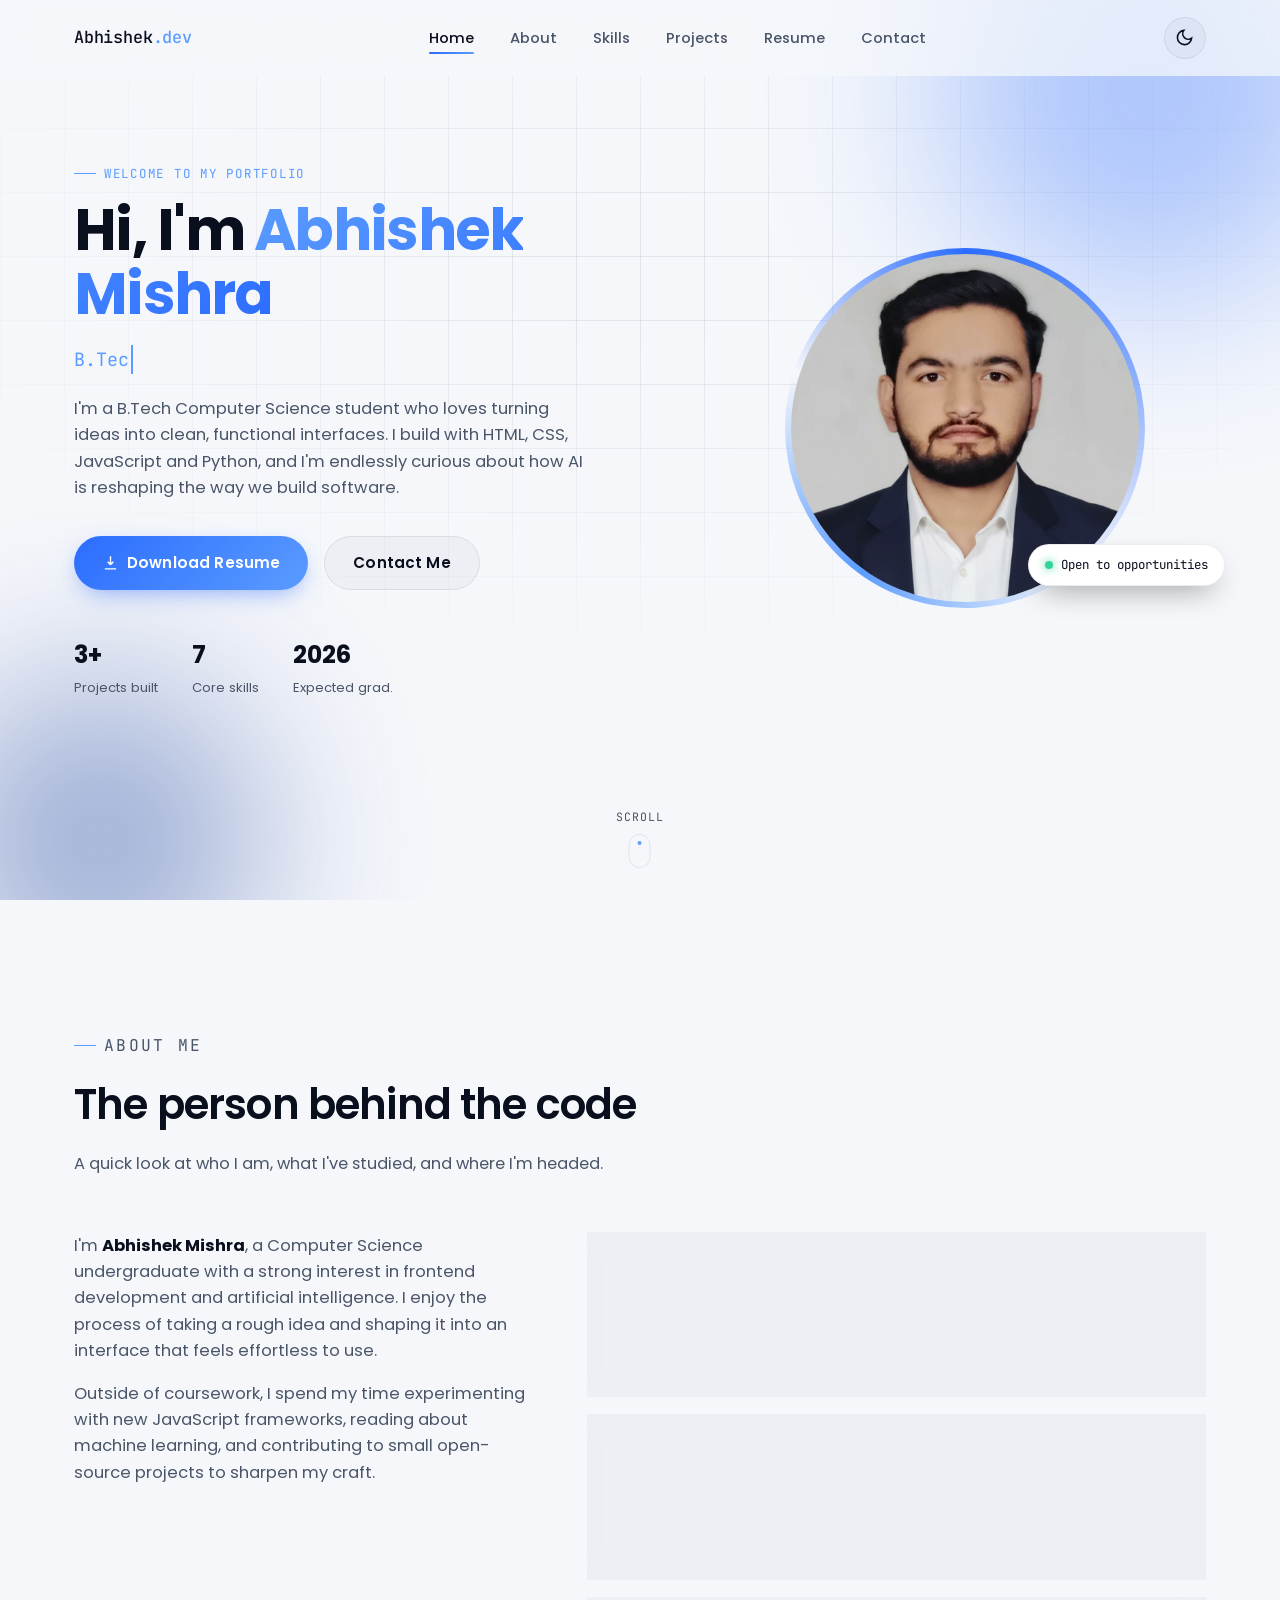
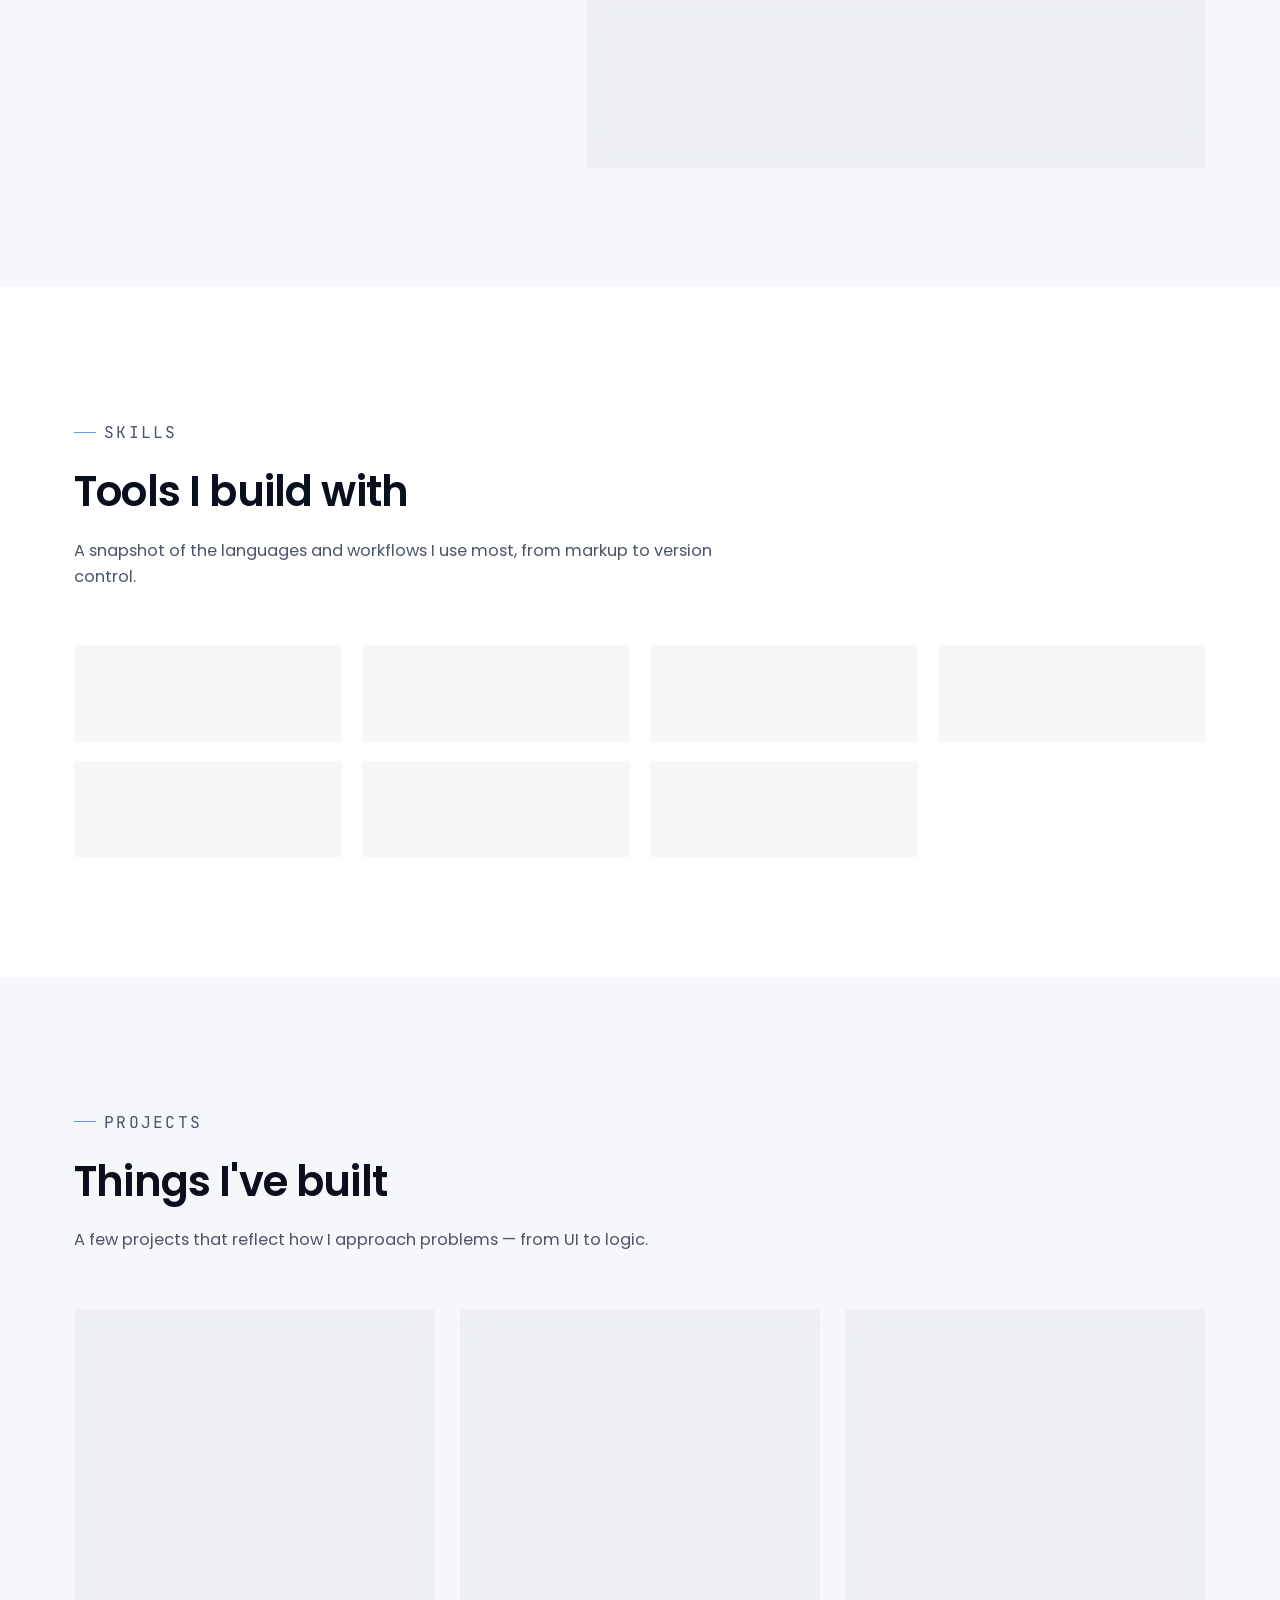
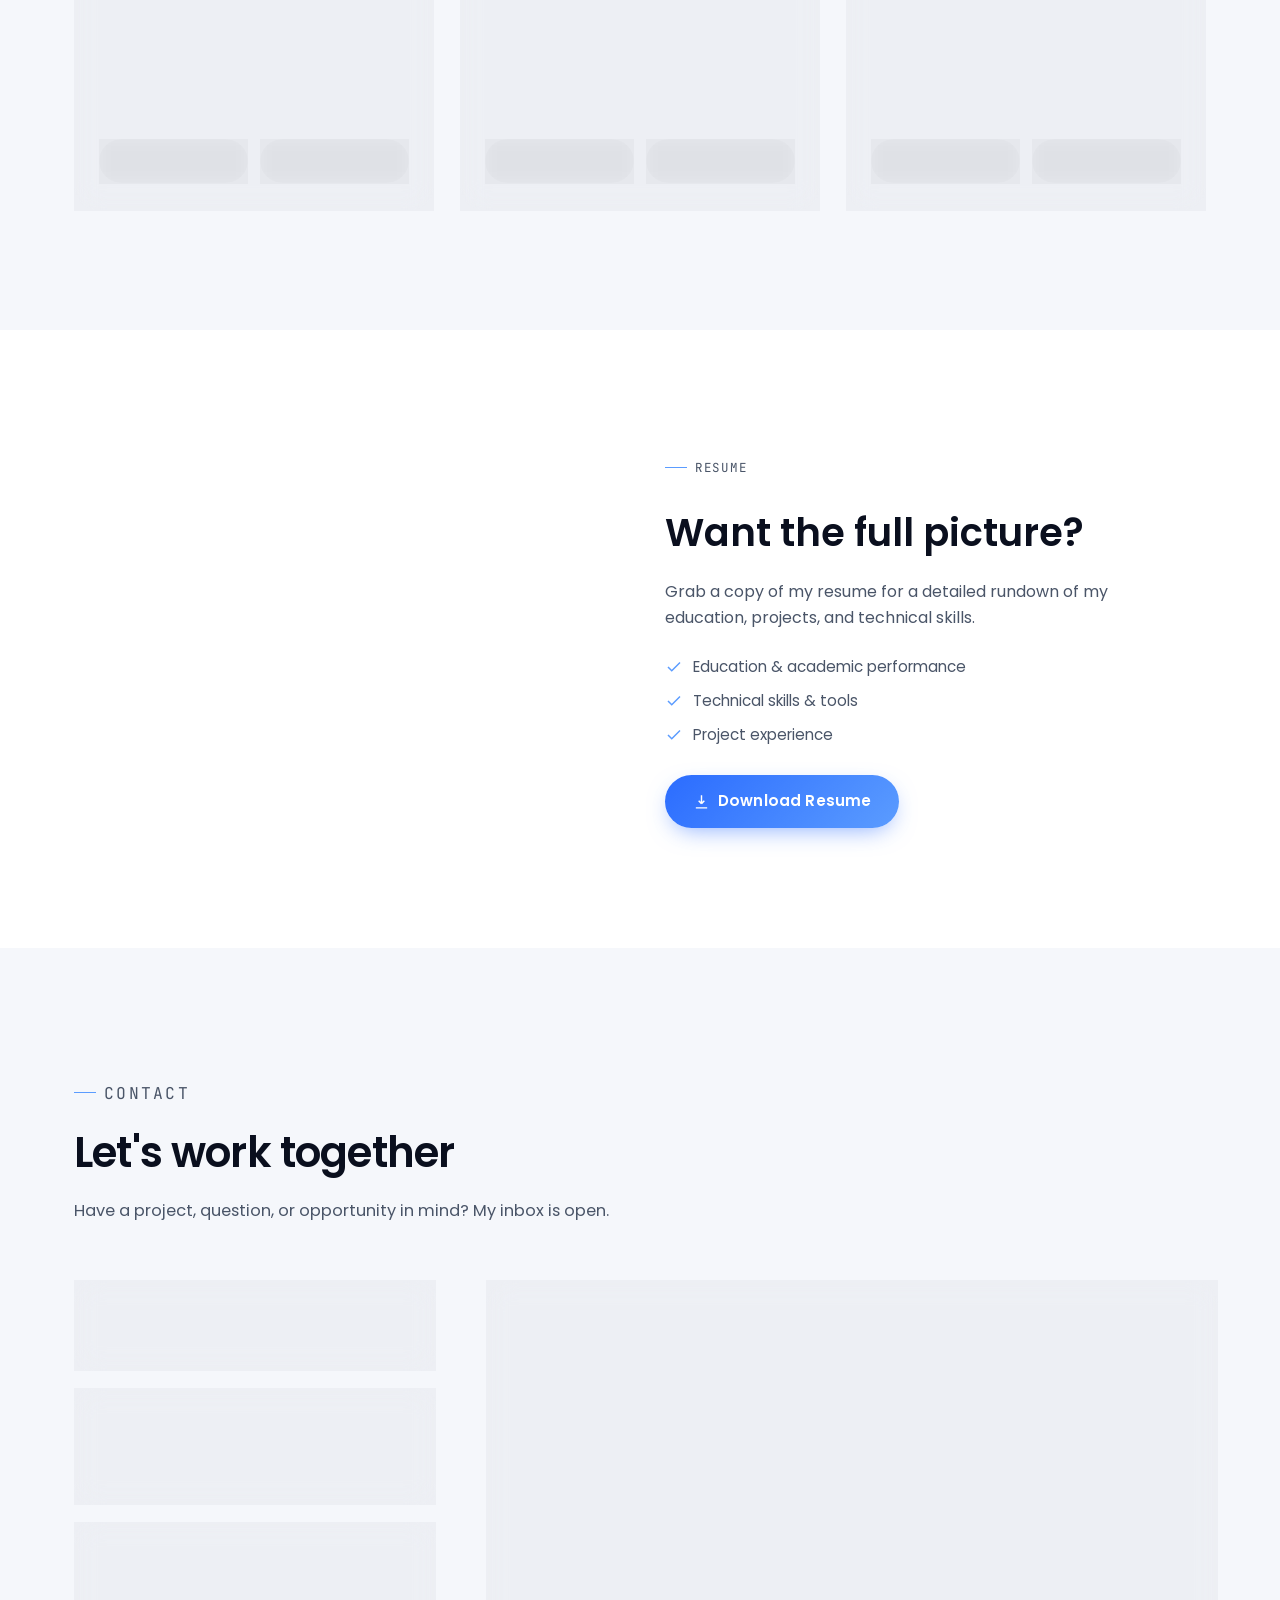
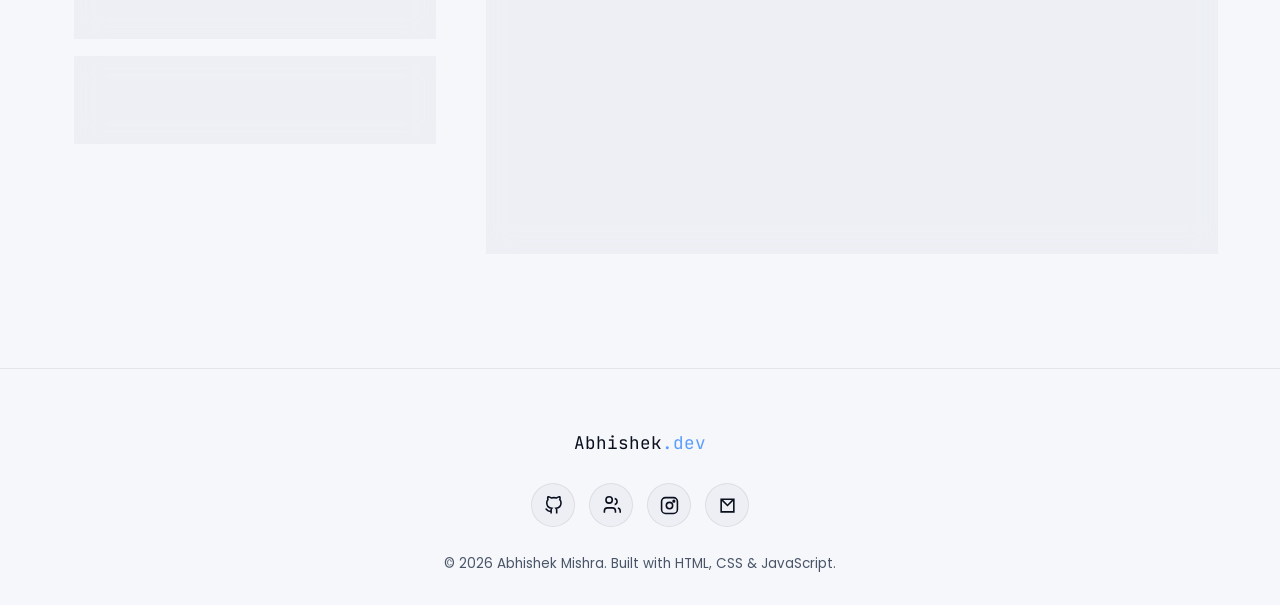
==== index.html @ 5f189b60 "Add files via upload" ====
<!DOCTYPE html>
<html lang="en" data-theme="dark">
<head>
<meta charset="UTF-8" />
<meta name="viewport" content="width=device-width, initial-scale=1.0" />
<title>Abhishek Mishra | Frontend Developer &amp; AI Enthusiast</title>
<meta name="description" content="Portfolio of Abhishek Mishra — B.Tech CSE student, frontend developer and AI enthusiast. Explore projects, skills and ways to get in touch." />
<meta name="author" content="Abhishek Mishra" />
<meta name="keywords" content="Abhishek Mishra, portfolio, frontend developer, web developer, B.Tech CSE, AI enthusiast" />

<!-- Open Graph -->
<meta property="og:title" content="Abhishek Mishra | Frontend Developer & AI Enthusiast" />
<meta property="og:description" content="B.Tech CSE student, frontend developer and AI enthusiast. Explore my projects and skills." />
<meta property="og:type" content="website" />

<link rel="icon" href="data:image/svg+xml,<svg xmlns=%22http://www.w3.org/2000/svg%22 viewBox=%220 0 100 100%22><text y=%22.9em%22 font-size=%2290%22 fill=%22%232B6CFF%22>A</text></svg>" />

<link rel="preconnect" href="https://fonts.googleapis.com">
<link rel="preconnect" href="https://fonts.gstatic.com" crossorigin>
<link href="https://fonts.googleapis.com/css2?family=Poppins:wght@300;400;500;600;700&family=JetBrains+Mono:wght@400;500&display=swap" rel="stylesheet">

<link rel="stylesheet" href="style.css" />
</head>
<body>

<a class="skip-link" href="#main" style="position:absolute;left:-999px;">Skip to main content</a>

<!-- ============ NAVBAR ============ -->
<header>
  <nav class="navbar" id="navbar" aria-label="Primary">
    <div class="container nav-inner">
      <a href="#hero" class="logo">Abhishek<span>.dev</span></a>

      <ul class="nav-links" id="navLinks">
        <li><a href="#hero" class="nav-link active" data-nav>Home</a></li>
        <li><a href="#about" class="nav-link" data-nav>About</a></li>
        <li><a href="#skills" class="nav-link" data-nav>Skills</a></li>
        <li><a href="#projects" class="nav-link" data-nav>Projects</a></li>
        <li><a href="#resume" class="nav-link" data-nav>Resume</a></li>
        <li><a href="#contact" class="nav-link" data-nav>Contact</a></li>
      </ul>

      <div class="nav-actions">
        <button class="theme-toggle" id="themeToggle" aria-label="Toggle dark and light mode">
          <svg class="icon-sun" viewBox="0 0 24 24" fill="none" stroke="currentColor" stroke-width="2"><circle cx="12" cy="12" r="4"/><path d="M12 2v2M12 20v2M4.9 4.9l1.4 1.4M17.7 17.7l1.4 1.4M2 12h2M20 12h2M4.9 19.1l1.4-1.4M17.7 6.3l1.4-1.4"/></svg>
          <svg class="icon-moon" viewBox="0 0 24 24" fill="none" stroke="currentColor" stroke-width="2"><path d="M21 12.8A9 9 0 1111.2 3 7 7 0 0021 12.8z"/></svg>
        </button>
        <button class="nav-toggle" id="navToggle" aria-label="Open navigation menu" aria-expanded="false" aria-controls="navLinks">
          <span></span><span></span><span></span>
        </button>
      </div>
    </div>
  </nav>
</header>

<main id="main">

  <!-- ============ HERO ============ -->
  <section class="hero" id="hero">
    <div class="hero-bg" aria-hidden="true">
      <div class="grid"></div>
      <div class="orb orb-1"></div>
      <div class="orb orb-2"></div>
    </div>

    <div class="container hero-inner">
      <div class="hero-text">
        <p class="eyebrow">Welcome to my portfolio</p>
        <h1>Hi, I'm <span class="highlight">Abhishek Mishra</span></h1>
        <p class="hero-role" id="typedRole" aria-live="polite"></p>
        <p class="intro">I'm a B.Tech Computer Science student who loves turning ideas into clean, functional interfaces. I build with HTML, CSS, JavaScript and Python, and I'm endlessly curious about how AI is reshaping the way we build software.</p>

        <div class="hero-cta">
          <a href="resume/Abhishek_Mishra_Resume.pdf" class="btn btn-primary" download>
            <svg width="17" height="17" viewBox="0 0 24 24" fill="none" stroke="currentColor" stroke-width="2"><path d="M12 3v12m0 0l-4-4m4 4l4-4M4 21h16"/></svg>
            Download Resume
          </a>
          <a href="#contact" class="btn btn-outline">Contact Me</a>
        </div>

        <div class="hero-stats">
          <div><strong>3+</strong><span>Projects built</span></div>
          <div><strong>7</strong><span>Core skills</span></div>
          <div><strong>2026</strong><span>Expected grad.</span></div>
        </div>
      </div>

      <div class="hero-visual">
        <div class="avatar-ring">
          <img src="images/Abhishek.jpeg" alt="Portrait illustration of Abhishek Mishra" width="360" height="360" />
        </div>
        <div class="avatar-badge"><span class="dot"></span> Open to opportunities</div>
      </div>
    </div>

    <div class="scroll-hint" aria-hidden="true">
      <span>SCROLL</span>
      <div class="mouse"></div>
    </div>
  </section>

  <!-- ============ ABOUT ============ -->
  <section id="about">
    <div class="container">
      <div class="section-head reveal">
        <p class="eyebrow">About Me</p>
        <h2>The person behind the code</h2>
        <p>A quick look at who I am, what I've studied, and where I'm headed.</p>
      </div>

      <div class="about-grid">
        <div class="about-lead reveal">
          <p>I'm <strong>Abhishek Mishra</strong>, a Computer Science undergraduate with a strong interest in frontend development and artificial intelligence. I enjoy the process of taking a rough idea and shaping it into an interface that feels effortless to use.</p>
          <p>Outside of coursework, I spend my time experimenting with new JavaScript frameworks, reading about machine learning, and contributing to small open-source projects to sharpen my craft.</p>
        </div>

        <div class="about-cards reveal-stagger">
          <div class="about-card glass reveal">
            <h3><span class="ic" aria-hidden="true">
              <svg width="18" height="18" viewBox="0 0 24 24" fill="none" stroke="currentColor" stroke-width="2"><path d="M22 10v6M2 10l10-5 10 5-10 5-10-5zm4 2v5c0 1.5 3 3 6 3s6-1.5 6-3v-5"/></svg>
            </span>Education</h3>
            <p>B.Tech in Computer Science &amp; Engineering — currently pursuing, with coursework in data structures, web technologies, and machine learning fundamentals.</p>
          </div>

          <div class="about-card glass reveal">
            <h3><span class="ic" aria-hidden="true">
              <svg width="18" height="18" viewBox="0 0 24 24" fill="none" stroke="currentColor" stroke-width="2"><path d="M12 2l9 4.5-9 4.5-9-4.5L12 2zM3 12l9 4.5 9-4.5M3 17l9 4.5 9-4.5"/></svg>
            </span>Career Objective</h3>
            <p>To grow as a frontend developer building accessible, performant web experiences, while deepening my applied knowledge of AI to build genuinely useful, intelligent products.</p>
          </div>

          <div class="about-card glass reveal">
            <h3><span class="ic" aria-hidden="true">
              <svg width="18" height="18" viewBox="0 0 24 24" fill="none" stroke="currentColor" stroke-width="2"><path d="M12 21s-7-4.35-9.5-8.5C.5 8.5 2.5 5 6 5c2 0 3.5 1.2 4.5 2.5C11.5 6.2 13 5 15 5c3.5 0 5.5 3.5 3.5 7.5C19 16.65 12 21 12 21z"/></svg>
            </span>Interests</h3>
            <ul>
              <li>Web Development</li>
              <li>Artificial Intelligence</li>
              <li>UI/UX Design</li>
              <li>Open Source</li>
              <li>Competitive Programming</li>
            </ul>
          </div>
        </div>
      </div>
    </div>
  </section>

  <!-- ============ SKILLS ============ -->
  <section id="skills" style="background:var(--bg-alt);">
    <div class="container">
      <div class="section-head reveal">
        <p class="eyebrow">Skills</p>
        <h2>Tools I build with</h2>
        <p>A snapshot of the languages and workflows I use most, from markup to version control.</p>
      </div>

      <div class="skills-grid reveal-stagger" id="skillsGrid">
        <div class="skill-card glass reveal" data-skill="90">
          <div class="skill-top"><span class="name"><span class="ic">🧱</span>HTML</span><span class="pct">0%</span></div>
          <div class="bar-track"><div class="bar-fill"></div></div>
        </div>
        <div class="skill-card glass reveal" data-skill="85">
          <div class="skill-top"><span class="name"><span class="ic">🎨</span>CSS</span><span class="pct">0%</span></div>
          <div class="bar-track"><div class="bar-fill"></div></div>
        </div>
        <div class="skill-card glass reveal" data-skill="80">
          <div class="skill-top"><span class="name"><span class="ic">⚡</span>JavaScript</span><span class="pct">0%</span></div>
          <div class="bar-track"><div class="bar-fill"></div></div>
        </div>
        <div class="skill-card glass reveal" data-skill="75">
          <div class="skill-top"><span class="name"><span class="ic">🐍</span>Python</span><span class="pct">0%</span></div>
          <div class="bar-track"><div class="bar-fill"></div></div>
        </div>
        <div class="skill-card glass reveal" data-skill="70">
          <div class="skill-top"><span class="name"><span class="ic">🔤</span>C Programming</span><span class="pct">0%</span></div>
          <div class="bar-track"><div class="bar-fill"></div></div>
        </div>
        <div class="skill-card glass reveal" data-skill="82">
          <div class="skill-top"><span class="name"><span class="ic">🌿</span>Git &amp; GitHub</span><span class="pct">0%</span></div>
          <div class="bar-track"><div class="bar-fill"></div></div>
        </div>
        <div class="skill-card glass reveal" data-skill="88">
          <div class="skill-top"><span class="name"><span class="ic">📱</span>Responsive Design</span><span class="pct">0%</span></div>
          <div class="bar-track"><div class="bar-fill"></div></div>
        </div>
      </div>
    </div>
  </section>

  <!-- ============ PROJECTS ============ -->
  <section id="projects">
    <div class="container">
      <div class="section-head reveal">
        <p class="eyebrow">Projects</p>
        <h2>Things I've built</h2>
        <p>A few projects that reflect how I approach problems — from UI to logic.</p>
      </div>

      <div class="projects-grid reveal-stagger">
        <article class="project-card glass reveal">
          <div class="project-thumb">
            <img src="images/food-ordering-website.png" alt="Preview graphic for the Food Ordering Website project" loading="lazy" width="400" height="260" />
          </div>
          <div class="project-body">
            <h3>Food Ordering Website</h3>
            <p>A responsive food ordering interface with menu browsing, a live cart, and a smooth checkout flow.</p>
            <div class="tech-tags">
              <span>HTML</span><span>CSS</span><span>JavaScript</span>
            </div>
            <div class="project-actions">
              <a href="https://abhishekmishra823608-star.github.io/Food-Order-Website/" class="btn btn-outline btn-sm" target="_blank" rel="noopener" aria-label="View live demo of Food Ordering Website">Live Demo</a>
              <a href="https://github.com/abhishekmishra823608-star/Food-Order-Website" class="btn btn-outline btn-sm" target="_blank" rel="noopener" aria-label="View GitHub repository for Food Ordering Website">GitHub</a>
            </div>
          </div>
        </article>

        <article class="project-card glass reveal">
          <div class="project-thumb">
            <img src="images/calculator.png" alt="Preview graphic for the Calculator App project" loading="lazy" width="400" height="260" />
          </div>
          <div class="project-body">
            <h3>Calculator App</h3>
            <p>A clean, keyboard-friendly calculator with a polished UI and accurate handling of chained operations.</p>
            <div class="tech-tags">
              <span>HTML</span><span>CSS</span><span>JavaScript</span>
            </div>
            <div class="project-actions">
              <a href="https://abhishekmishra823608-star.github.io/Calculator/" class="btn btn-outline btn-sm" target="_blank" rel="noopener" aria-label="View live demo of Calculator App">Live Demo</a>
              <a href="https://github.com/abhishekmishra823608-star/Calculator" class="btn btn-outline btn-sm" target="_blank" rel="noopener" aria-label="View GitHub repository for Calculator App">GitHub</a>
            </div>
          </div>
        </article>

        <article class="project-card glass reveal">
          <div class="project-thumb">
            <img src="images/portfolio.png" alt="Preview graphic for the Portfolio Website project" loading="lazy" width="400" height="260" />
          </div>
          <div class="project-body">
            <h3>Portfolio Website</h3>
            <p>This very site — a responsive, animated personal portfolio built from scratch with vanilla JavaScript.</p>
            <div class="tech-tags">
              <span>HTML</span><span>CSS</span><span>JavaScript</span>
            </div>
            <div class="project-actions">
              <a href="" class="btn btn-outline btn-sm" target="_blank" rel="noopener" aria-label="View live demo of Portfolio Website">Live Demo</a>
              <a href="" class="btn btn-outline btn-sm" target="_blank" rel="noopener" aria-label="View GitHub repository for Portfolio Website">GitHub</a>
            </div>
          </div>
        </article>
      </div>
    </div>
  </section>

  <!-- ============ RESUME ============ -->
  <section id="resume" style="background:var(--bg-alt);">
    <div class="container resume-wrap">
      <div class="resume-preview glass reveal">
        <div class="doc">
          <div class="h"></div>
          <div class="line"></div>
          <div class="line mid"></div>
          <div class="line short"></div>
          <br/>
          <div class="line" style="width:30%;"></div>
          <div class="line"></div>
          <div class="line mid"></div>
          <br/>
          <div class="line" style="width:35%;"></div>
          <div class="line"></div>
          <div class="line short"></div>
        </div>
      </div>

      <div class="resume-content reveal">
        <p class="eyebrow">Resume</p>
        <h2>Want the full picture?</h2>
        <p>Grab a copy of my resume for a detailed rundown of my education, projects, and technical skills.</p>
        <ul>
          <li><svg width="18" height="18" viewBox="0 0 24 24" fill="none" stroke="currentColor" stroke-width="2"><path d="M20 6L9 17l-5-5"/></svg>Education &amp; academic performance</li>
          <li><svg width="18" height="18" viewBox="0 0 24 24" fill="none" stroke="currentColor" stroke-width="2"><path d="M20 6L9 17l-5-5"/></svg>Technical skills &amp; tools</li>
          <li><svg width="18" height="18" viewBox="0 0 24 24" fill="none" stroke="currentColor" stroke-width="2"><path d="M20 6L9 17l-5-5"/></svg>Project experience</li>
        </ul>
        <a href="resume/Abhishek_Mishra_Resume.pdf" class="btn btn-primary" download>
          <svg width="17" height="17" viewBox="0 0 24 24" fill="none" stroke="currentColor" stroke-width="2"><path d="M12 3v12m0 0l-4-4m4 4l4-4M4 21h16"/></svg>
          Download Resume
        </a>
      </div>
    </div>
  </section>

  <!-- ============ CONTACT ============ -->
  <section id="contact">
    <div class="container">
      <div class="section-head reveal">
        <p class="eyebrow">Contact</p>
        <h2>Let's work together</h2>
        <p>Have a project, question, or opportunity in mind? My inbox is open.</p>
      </div>

      <div class="contact-grid">
        <div class="contact-info reveal-stagger">
          <div class="contact-item glass reveal">
            <span class="ic" aria-hidden="true"><svg width="18" height="18" viewBox="0 0 24 24" fill="none" stroke="currentColor" stroke-width="2"><path d="M4 4h16v16H4V4zm0 0l8 8 8-8"/></svg></span>
            <div><h4>Email</h4><a href="mailto:abhishekmishra823608@gmail.com">abhishekmishra823608@gmail.com</a></div>
          </div>
          <div class="contact-item glass reveal">
            <span class="ic" aria-hidden="true"><svg width="18" height="18" viewBox="0 0 24 24" fill="none" stroke="currentColor" stroke-width="2"><path d="M17 21v-2a4 4 0 00-4-4H7a4 4 0 00-4 4v2M13 5a4 4 0 11-8 0 4 4 0 018 0zM23 21v-2a4 4 0 00-3-3.87M16 3.13a4 4 0 010 7.75"/></svg></span>
            <div><h4>LinkedIn</h4><a href="https://www.linkedin.com/in/abhishek-mishra-a5aa92397" target="_blank" rel="noopener">linkedin.com/in/abhishek-mishra-a5aa92397</a></div>
          </div>
          <div class="contact-item glass reveal">
            <span class="ic" aria-hidden="true"><svg width="18" height="18" viewBox="0 0 24 24" fill="none" stroke="currentColor" stroke-width="2"><path d="M9 19c-5 1.5-5-2.5-7-3m14 6v-3.87a3.37 3.37 0 00-.94-2.61c3.14-.35 6.44-1.54 6.44-7A5.44 5.44 0 0020 4.77 5.07 5.07 0 0019.91 1S18.73.65 16 2.48a13.38 13.38 0 00-7 0C6.27.65 5.09 1 5.09 1A5.07 5.07 0 005 4.77a5.44 5.44 0 00-1.5 3.78c0 5.42 3.3 6.61 6.44 7A3.37 3.37 0 009 18.13V22"/></svg></span>
            <div><h4>GitHub</h4><a href="https://github.com/abhishekmishra823608-star" target="_blank" rel="noopener">github.com/abhishekmishra823608-star</a></div>
          </div>
          <div class="contact-item glass reveal">
            <span class="ic" aria-hidden="true"><svg width="18" height="18" viewBox="0 0 24 24" fill="none" stroke="currentColor" stroke-width="2"><path d="M12 2C6.48 2 2 6.48 2 12s4.48 10 10 10 10-4.48 10-10S17.52 2 12 2zM2 12h20M12 2a15.3 15.3 0 014 10 15.3 15.3 0 01-4 10 15.3 15.3 0 01-4-10 15.3 15.3 0 014-10z"/></svg></span>
            <div><h4>Location</h4><p>India</p></div>
          </div>
        </div>

        <form class="contact-form glass reveal" id="contactForm" novalidate>
          <div class="form-row">
            <div class="field" id="field-name">
              <label for="name">Name</label>
              <input type="text" id="name" name="name" placeholder="Your name" autocomplete="name" required aria-required="true" />
              <span class="error-msg"></span>
            </div>
            <div class="field" id="field-email">
              <label for="email">Email</label>
              <input type="email" id="email" name="email" placeholder="you@example.com" autocomplete="email" required aria-required="true" />
              <span class="error-msg"></span>
            </div>
          </div>
          <div class="field" id="field-subject">
            <label for="subject">Subject</label>
            <input type="text" id="subject" name="subject" placeholder="What's this about?" required aria-required="true" />
            <span class="error-msg"></span>
          </div>
          <div class="field" id="field-message">
            <label for="message">Message</label>
            <textarea id="message" name="message" placeholder="Tell me a bit more..." required aria-required="true"></textarea>
            <span class="error-msg"></span>
          </div>
          <button type="submit" class="btn btn-primary btn-block">Send Message</button>
          <div class="form-status" id="formStatus" role="status"></div>
        </form>
      </div>
    </div>
  </section>

</main>

<!-- ============ FOOTER ============ -->
<footer>
  <div class="container footer-inner">
    <div class="footer-logo">Abhishek<span>.dev</span></div>

    <ul class="social-links">
      <li><a href="https://github.com/abhishekmishra823608-star" target="_blank" rel="noopener" aria-label="GitHub profile">
        <svg width="18" height="18" viewBox="0 0 24 24" fill="none" stroke="currentColor" stroke-width="2"><path d="M9 19c-5 1.5-5-2.5-7-3m14 6v-3.87a3.37 3.37 0 00-.94-2.61c3.14-.35 6.44-1.54 6.44-7A5.44 5.44 0 0020 4.77 5.07 5.07 0 0019.91 1S18.73.65 16 2.48a13.38 13.38 0 00-7 0C6.27.65 5.09 1 5.09 1A5.07 5.07 0 005 4.77a5.44 5.44 0 00-1.5 3.78c0 5.42 3.3 6.61 6.44 7A3.37 3.37 0 009 18.13V22"/></svg>
      </a></li>
      <li><a href="https://www.linkedin.com/in/abhishek-mishra-a5aa92397" target="_blank" rel="noopener" aria-label="LinkedIn profile">
        <svg width="18" height="18" viewBox="0 0 24 24" fill="none" stroke="currentColor" stroke-width="2"><path d="M17 21v-2a4 4 0 00-4-4H7a4 4 0 00-4 4v2M13 5a4 4 0 11-8 0 4 4 0 018 0zM23 21v-2a4 4 0 00-3-3.87M16 3.13a4 4 0 010 7.75"/></svg>
      </a></li>
      <li><a href="https://www.instagram.com/abhi.cpp/" target="_blank" rel="noopener" aria-label="Instagram profile">
        <svg width="18" height="18" viewBox="0 0 24 24" fill="none" stroke="currentColor" stroke-width="2"><rect x="2" y="2" width="20" height="20" rx="5"/><circle cx="12" cy="12" r="4"/><circle cx="17.5" cy="6.5" r="1"/></svg>
      </a></li>
      <li><a href="mailto:abhishekmishra823608@gmail.com" aria-label="Send an email">
        <svg width="18" height="18" viewBox="0 0 24 24" fill="none" stroke="currentColor" stroke-width="2"><path d="M4 4h16v16H4V4zm0 0l8 8 8-8"/></svg>
      </a></li>
    </ul>

    <p class="footer-bottom">&copy; <span id="year"></span> Abhishek Mishra. Built with HTML, CSS &amp; JavaScript.</p>
  </div>
</footer>

<button class="scroll-top" id="scrollTop" aria-label="Scroll back to top">
  <svg width="20" height="20" viewBox="0 0 24 24" fill="none" stroke="currentColor" stroke-width="2.4"><path d="M12 19V5M5 12l7-7 7 7"/></svg>
</button>

<script src="script.js"></script>
</body>
</html>
---- style.css ----
/* ============================================================
   Abhishek Mishra — Portfolio
   style.css
   Table of contents:
   1. Design tokens (custom properties)
   2. Reset & base
   3. Utilities & layout
   4. Navbar
   5. Hero
   6. About
   7. Skills
   8. Projects
   9. Resume
   10. Contact
   11. Footer
   12. Scroll-to-top / toasts
   13. Reveal animation & responsive
   ============================================================ */

/* ---------- 1. Design tokens ---------- */
:root {
  /* Core palette — professional blue / black / white */
  --black: #05070d;
  --navy: #0a0f1e;
  --navy-soft: #101a33;
  --blue: #2b6cff;
  --blue-light: #5b9cff;
  --blue-deep: #133a99;
  --white: #f5f7fa;
  --gray: #9aa4b8;
  --gray-dim: #6b7690;
  --border: rgba(245, 247, 250, 0.1);
  --card-bg: rgba(255, 255, 255, 0.04);
  --card-border: rgba(255, 255, 255, 0.08);
  --success: #34d399;
  --danger: #ff6161;

  /* Surfaces (dark = default) */
  --bg: var(--black);
  --bg-alt: var(--navy);
  --text: var(--white);
  --text-dim: var(--gray);
  --nav-bg: rgba(5, 7, 13, 0.72);

  /* Typography */
  --font-display: 'Poppins', sans-serif;
  --font-mono: 'JetBrains Mono', monospace;

  /* Layout */
  --max-width: 1180px;
  --radius-sm: 8px;
  --radius-md: 16px;
  --radius-lg: 24px;
  --nav-height: 76px;

  /* Motion */
  --ease: cubic-bezier(0.22, 1, 0.36, 1);
}

[data-theme='light'] {
  --bg: #f5f7fb;
  --bg-alt: #ffffff;
  --text: #0a0f1e;
  --text-dim: #4a5568;
  --border: rgba(10, 15, 30, 0.08);
  --card-bg: rgba(10, 15, 30, 0.03);
  --card-border: rgba(10, 15, 30, 0.08);
  --nav-bg: rgba(245, 247, 251, 0.75);
}

/* ---------- 2. Reset & base ---------- */
* { margin: 0; padding: 0; box-sizing: border-box; }

html {
  scroll-behavior: smooth;
  scroll-padding-top: var(--nav-height);
}

@media (prefers-reduced-motion: reduce) {
  html { scroll-behavior: auto; }
  *, *::before, *::after {
    animation-duration: 0.01ms !important;
    animation-iteration-count: 1 !important;
    transition-duration: 0.01ms !important;
    scroll-behavior: auto !important;
  }
}

body {
  font-family: var(--font-display);
  background: var(--bg);
  color: var(--text);
  line-height: 1.6;
  overflow-x: hidden;
  transition: background 0.4s var(--ease), color 0.4s var(--ease);
}

img { max-width: 100%; display: block; }
a { color: inherit; text-decoration: none; }
ul { list-style: none; }
button { font-family: inherit; cursor: pointer; border: none; background: none; color: inherit; }
input, textarea { font-family: inherit; }

:focus-visible {
  outline: 2px solid var(--blue-light);
  outline-offset: 3px;
  border-radius: 4px;
}

.container {
  width: 100%;
  max-width: var(--max-width);
  margin: 0 auto;
  padding: 0 24px;
}

section { position: relative; padding: 120px 0; }
@media (max-width: 768px) { section { padding: 88px 0; } }

.eyebrow {
  display: inline-flex;
  align-items: center;
  gap: 8px;
  font-family: var(--font-mono);
  font-size: 0.78rem;
  letter-spacing: 0.14em;
  text-transform: uppercase;
  color: var(--blue-light);
  margin-bottom: 14px;
}
.eyebrow::before {
  content: '';
  width: 22px;
  height: 1px;
  background: var(--blue-light);
}

.section-head { max-width: 640px; margin-bottom: 56px; }
.section-head h2 {
  font-size: clamp(1.9rem, 3.4vw, 2.6rem);
  font-weight: 600;
  letter-spacing: -0.02em;
}
.section-head p { color: var(--text-dim); margin-top: 12px; font-size: 1.02rem; }

/* Buttons */
.btn {
  display: inline-flex;
  align-items: center;
  justify-content: center;
  gap: 8px;
  padding: 14px 28px;
  border-radius: 999px;
  font-weight: 600;
  font-size: 0.95rem;
  letter-spacing: 0.01em;
  transition: transform 0.3s var(--ease), box-shadow 0.3s var(--ease), background 0.3s var(--ease), border-color .3s var(--ease);
  white-space: nowrap;
}
.btn-primary {
  background: linear-gradient(135deg, var(--blue), var(--blue-light));
  color: #fff;
  box-shadow: 0 8px 24px -8px rgba(43, 108, 255, 0.6);
}
.btn-primary:hover { transform: translateY(-3px); box-shadow: 0 14px 30px -8px rgba(43, 108, 255, 0.75); }
.btn-outline {
  border: 1px solid var(--card-border);
  color: var(--text);
  background: var(--card-bg);
  backdrop-filter: blur(8px);
}
.btn-outline:hover { border-color: var(--blue-light); transform: translateY(-3px); }
.btn-sm { padding: 10px 18px; font-size: 0.86rem; }
.btn-block { width: 100%; }

/* Glass card base */
.glass {
  background: var(--card-bg);
  border: 1px solid var(--card-border);
  backdrop-filter: blur(14px);
  -webkit-backdrop-filter: blur(14px);
}

/* ---------- 4. Navbar ---------- */
.navbar {
  position: fixed;
  top: 0; left: 0; right: 0;
  z-index: 1000;
  height: var(--nav-height);
  display: flex;
  align-items: center;
  background: var(--nav-bg);
  backdrop-filter: blur(16px);
  -webkit-backdrop-filter: blur(16px);
  border-bottom: 1px solid transparent;
  transition: border-color 0.3s var(--ease), box-shadow 0.3s var(--ease);
}
.navbar.scrolled { border-bottom-color: var(--border); box-shadow: 0 10px 30px -20px rgba(0,0,0,0.5); }

.nav-inner { display: flex; align-items: center; justify-content: space-between; width: 100%; }

.logo {
  font-family: var(--font-mono);
  font-weight: 500;
  font-size: 1.05rem;
  letter-spacing: -0.01em;
}
.logo span { color: var(--blue-light); }

.nav-links {
  display: flex;
  gap: 36px;
  align-items: center;
}
.nav-links a {
  font-size: 0.92rem;
  font-weight: 500;
  color: var(--text-dim);
  position: relative;
  padding: 6px 0;
  transition: color 0.25s var(--ease);
}
.nav-links a::after {
  content: '';
  position: absolute;
  left: 0; bottom: 0;
  width: 0; height: 2px;
  background: linear-gradient(90deg, var(--blue), var(--blue-light));
  transition: width 0.3s var(--ease);
  border-radius: 2px;
}
.nav-links a:hover { color: var(--text); }
.nav-links a:hover::after,
.nav-links a.active::after { width: 100%; }
.nav-links a.active { color: var(--text); }

.nav-actions { display: flex; align-items: center; gap: 14px; }

.theme-toggle {
  width: 42px; height: 42px;
  display: grid; place-items: center;
  border-radius: 50%;
  border: 1px solid var(--card-border);
  background: var(--card-bg);
  transition: transform 0.4s var(--ease), border-color .3s;
}
.theme-toggle:hover { transform: rotate(20deg); border-color: var(--blue-light); }
.theme-toggle svg { width: 19px; height: 19px; }
.theme-toggle .icon-moon { display: none; }
[data-theme='light'] .theme-toggle .icon-sun { display: none; }
[data-theme='light'] .theme-toggle .icon-moon { display: block; }

.nav-toggle {
  display: none;
  width: 42px; height: 42px;
  flex-direction: column;
  justify-content: center;
  align-items: center;
  gap: 5px;
}
.nav-toggle span {
  width: 22px; height: 2px;
  background: var(--text);
  border-radius: 2px;
  transition: transform 0.35s var(--ease), opacity 0.25s var(--ease);
}
.nav-toggle.open span:nth-child(1) { transform: translateY(7px) rotate(45deg); }
.nav-toggle.open span:nth-child(2) { opacity: 0; }
.nav-toggle.open span:nth-child(3) { transform: translateY(-7px) rotate(-45deg); }

@media (max-width: 860px) {
  .nav-links {
    position: fixed;
    top: var(--nav-height);
    right: 0;
    height: calc(100vh - var(--nav-height));
    width: min(78vw, 320px);
    flex-direction: column;
    justify-content: flex-start;
    padding: 40px 32px;
    background: var(--nav-bg);
    backdrop-filter: blur(20px);
    border-left: 1px solid var(--border);
    transform: translateX(100%);
    transition: transform 0.4s var(--ease);
    gap: 26px;
  }
  .nav-links.open { transform: translateX(0); }
  .nav-toggle { display: flex; }
}

/* ---------- 5. Hero ---------- */
.hero {
  min-height: 100vh;
  display: flex;
  align-items: center;
  padding-top: var(--nav-height);
  position: relative;
  overflow: hidden;
}

.hero-bg {
  position: absolute;
  inset: 0;
  z-index: 0;
  pointer-events: none;
}
.hero-bg .grid {
  position: absolute;
  inset: 0;
  background-image:
    linear-gradient(var(--border) 1px, transparent 1px),
    linear-gradient(90deg, var(--border) 1px, transparent 1px);
  background-size: 64px 64px;
  mask-image: radial-gradient(ellipse 80% 60% at 50% 30%, black 10%, transparent 75%);
}
.hero-bg .orb {
  position: absolute;
  border-radius: 50%;
  filter: blur(90px);
  opacity: 0.35;
}
.hero-bg .orb-1 { width: 420px; height: 420px; top: -120px; right: -80px; background: var(--blue); }
.hero-bg .orb-2 { width: 320px; height: 320px; bottom: -100px; left: -60px; background: var(--blue-deep); opacity: 0.4; }

.hero-inner {
  position: relative;
  z-index: 1;
  display: grid;
  grid-template-columns: 1.1fr 0.9fr;
  gap: 60px;
  align-items: center;
}

.hero-text .eyebrow { animation: fadeUp 0.7s var(--ease) both; }
.hero-text h1 {
  font-size: clamp(2.3rem, 5vw, 3.6rem);
  font-weight: 700;
  line-height: 1.12;
  letter-spacing: -0.03em;
  animation: fadeUp 0.7s var(--ease) 0.08s both;
}
.hero-text h1 .highlight {
  background: linear-gradient(135deg, var(--blue-light), var(--blue));
  -webkit-background-clip: text;
  background-clip: text;
  color: transparent;
}

.hero-role {
  margin-top: 18px;
  font-family: var(--font-mono);
  font-size: clamp(0.98rem, 1.6vw, 1.15rem);
  color: var(--blue-light);
  min-height: 1.6em;
  animation: fadeUp 0.7s var(--ease) 0.16s both;
}
.hero-role .cursor {
  display: inline-block;
  width: 2px;
  background: var(--blue-light);
  margin-left: 2px;
  animation: blink 1s steps(1) infinite;
}

.hero-text p.intro {
  margin-top: 22px;
  color: var(--text-dim);
  max-width: 520px;
  font-size: 1.03rem;
  animation: fadeUp 0.7s var(--ease) 0.24s both;
}

.hero-cta {
  margin-top: 34px;
  display: flex;
  gap: 16px;
  flex-wrap: wrap;
  animation: fadeUp 0.7s var(--ease) 0.32s both;
}

.hero-stats {
  margin-top: 46px;
  display: flex;
  gap: 34px;
  animation: fadeUp 0.7s var(--ease) 0.4s both;
}
.hero-stats div strong {
  display: block;
  font-size: 1.5rem;
  font-weight: 700;
  color: var(--text);
}
.hero-stats div span {
  font-size: 0.82rem;
  color: var(--text-dim);
}

.hero-visual {
  position: relative;
  display: flex;
  justify-content: center;
  animation: fadeUp 0.8s var(--ease) 0.2s both;
}
.avatar-ring {
  position: relative;
  width: min(360px, 78vw);
  aspect-ratio: 1;
  border-radius: 50%;
  padding: 6px;
  background: conic-gradient(from 0deg, var(--blue), transparent 40%, var(--blue-light), transparent 80%, var(--blue));
  animation: spin 10s linear infinite;
}
.avatar-ring img {
  width: 100%;
  height: 100%;
  border-radius: 50%;
  object-fit: cover;
  background: var(--navy);
  animation: spin-reverse 10s linear infinite;
}
.avatar-badge {
  position: absolute;
  bottom: 6%;
  right: -4%;
  background: var(--bg-alt);
  border: 1px solid var(--card-border);
  border-radius: 999px;
  padding: 10px 16px;
  display: flex;
  align-items: center;
  gap: 8px;
  font-family: var(--font-mono);
  font-size: 0.78rem;
  box-shadow: 0 12px 30px -12px rgba(0,0,0,0.5);
  animation: float 4s ease-in-out infinite;
}
.avatar-badge .dot { width: 8px; height: 8px; border-radius: 50%; background: var(--success); box-shadow: 0 0 10px var(--success); }

.scroll-hint {
  position: absolute;
  bottom: 32px;
  left: 50%;
  transform: translateX(-50%);
  display: flex;
  flex-direction: column;
  align-items: center;
  gap: 8px;
  color: var(--text-dim);
  font-family: var(--font-mono);
  font-size: 0.72rem;
  letter-spacing: 0.1em;
  z-index: 1;
}
.scroll-hint .mouse {
  width: 22px; height: 34px;
  border: 1px solid var(--card-border);
  border-radius: 12px;
  position: relative;
}
.scroll-hint .mouse::before {
  content: '';
  position: absolute;
  top: 6px; left: 50%;
  width: 4px; height: 4px;
  background: var(--blue-light);
  border-radius: 50%;
  transform: translateX(-50%);
  animation: scrollDot 1.6s ease-in-out infinite;
}

@keyframes fadeUp { from { opacity: 0; transform: translateY(22px); } to { opacity: 1; transform: translateY(0); } }
@keyframes blink { 50% { opacity: 0; } }
@keyframes spin { to { transform: rotate(360deg); } }
@keyframes spin-reverse { from { transform: rotate(360deg); } to { transform: rotate(0deg); } }
@keyframes float { 0%,100% { transform: translateY(0); } 50% { transform: translateY(-8px); } }
@keyframes scrollDot { 0% { top: 6px; opacity: 1; } 80% { top: 20px; opacity: 0; } 100% { opacity: 0; } }

@media (max-width: 900px) {
  .hero-inner { grid-template-columns: 1fr; text-align: center; }
  .hero-text p.intro { margin-inline: auto; }
  .hero-cta, .hero-stats { justify-content: center; }
  .hero-visual { order: -1; }
}

/* ---------- 6. About ---------- */
.about-grid {
  display: grid;
  grid-template-columns: 0.85fr 1.15fr;
  gap: 56px;
  align-items: start;
}
.about-lead p { color: var(--text-dim); font-size: 1.03rem; margin-bottom: 16px; }
.about-lead strong { color: var(--text); }

.about-cards { display: grid; gap: 18px; }
.about-card {
  border-radius: var(--radius-md);
  padding: 24px;
  transition: transform 0.35s var(--ease), border-color 0.35s var(--ease);
}
.about-card:hover { transform: translateY(-4px); border-color: var(--blue-light); }
.about-card h3 {
  display: flex; align-items: center; gap: 10px;
  font-size: 1.02rem; margin-bottom: 8px;
}
.about-card h3 .ic {
  width: 34px; height: 34px;
  border-radius: 10px;
  display: grid; place-items: center;
  background: linear-gradient(135deg, var(--blue), var(--blue-light));
  color: #fff;
  flex-shrink: 0;
}
.about-card p, .about-card ul { color: var(--text-dim); font-size: 0.94rem; }
.about-card ul { display: flex; flex-wrap: wrap; gap: 8px; margin-top: 10px; }
.about-card ul li {
  padding: 6px 12px;
  border-radius: 999px;
  background: var(--card-bg);
  border: 1px solid var(--card-border);
  font-family: var(--font-mono);
  font-size: 0.78rem;
}

@media (max-width: 860px) { .about-grid { grid-template-columns: 1fr; } }

/* ---------- 7. Skills ---------- */
.skills-grid {
  display: grid;
  grid-template-columns: repeat(auto-fit, minmax(260px, 1fr));
  gap: 20px;
}
.skill-card {
  border-radius: var(--radius-md);
  padding: 22px 24px;
  transition: transform 0.35s var(--ease), border-color 0.3s var(--ease);
}
.skill-card:hover { transform: translateY(-4px); border-color: var(--blue-light); }
.skill-top { display: flex; justify-content: space-between; align-items: center; margin-bottom: 12px; }
.skill-top .name { display: flex; align-items: center; gap: 10px; font-weight: 600; font-size: 0.96rem; }
.skill-top .name .ic { font-size: 1.15rem; }
.skill-top .pct { font-family: var(--font-mono); font-size: 0.85rem; color: var(--blue-light); }

.bar-track {
  height: 8px;
  border-radius: 999px;
  background: var(--card-border);
  overflow: hidden;
}
.bar-fill {
  height: 100%;
  border-radius: 999px;
  width: 0%;
  background: linear-gradient(90deg, var(--blue-deep), var(--blue), var(--blue-light));
  transition: width 1.4s var(--ease);
  position: relative;
}
.bar-fill::after {
  content: '';
  position: absolute; inset: 0;
  background: linear-gradient(90deg, transparent, rgba(255,255,255,0.5), transparent);
  animation: shimmer 2.2s ease-in-out infinite;
}
@keyframes shimmer { 0% { transform: translateX(-100%); } 100% { transform: translateX(100%); } }

/* ---------- 8. Projects ---------- */
.projects-grid {
  display: grid;
  grid-template-columns: repeat(auto-fit, minmax(300px, 1fr));
  gap: 26px;
}
.project-card {
  border-radius: var(--radius-lg);
  overflow: hidden;
  display: flex;
  flex-direction: column;
  transition: transform 0.4s var(--ease), border-color 0.3s var(--ease), box-shadow 0.4s var(--ease);
}
.project-card:hover { transform: translateY(-8px); border-color: var(--blue-light); box-shadow: 0 24px 44px -20px rgba(43,108,255,0.35); }

.project-thumb { position: relative; aspect-ratio: 16/10.4; overflow: hidden; }
.project-thumb img { width: 100%; height: 100%; object-fit: cover; transition: transform 0.6s var(--ease); }
.project-card:hover .project-thumb img { transform: scale(1.08); }
.project-thumb::after {
  content: '';
  position: absolute; inset: 0;
  background: linear-gradient(180deg, transparent 40%, rgba(5,7,13,0.55));
}

.project-body { padding: 22px 24px 26px; display: flex; flex-direction: column; gap: 12px; flex: 1; }
.project-body h3 { font-size: 1.14rem; font-weight: 600; }
.project-body p { color: var(--text-dim); font-size: 0.92rem; flex: 1; }

.tech-tags { display: flex; flex-wrap: wrap; gap: 8px; }
.tech-tags span {
  font-family: var(--font-mono);
  font-size: 0.72rem;
  padding: 5px 10px;
  border-radius: 999px;
  background: rgba(43,108,255,0.12);
  color: var(--blue-light);
  border: 1px solid rgba(43,108,255,0.25);
}

.project-actions { display: flex; gap: 12px; margin-top: 8px; }
.project-actions .btn { flex: 1; }

/* ---------- 9. Resume ---------- */
.resume-wrap {
  display: grid;
  grid-template-columns: 1fr 1fr;
  gap: 50px;
  align-items: center;
}
.resume-preview {
  border-radius: var(--radius-lg);
  padding: 28px;
  position: relative;
}
.resume-preview .doc {
  background: var(--bg-alt);
  border: 1px solid var(--card-border);
  border-radius: var(--radius-md);
  padding: 30px 26px;
  font-family: var(--font-mono);
  font-size: 0.78rem;
  color: var(--text-dim);
  line-height: 1.9;
  box-shadow: 0 30px 60px -30px rgba(0,0,0,0.5);
}
.resume-preview .doc .line { height: 8px; border-radius: 4px; background: var(--card-border); margin-bottom: 10px; }
.resume-preview .doc .line.short { width: 40%; }
.resume-preview .doc .line.mid { width: 65%; }
.resume-preview .doc .h { height: 12px; width: 55%; background: linear-gradient(90deg, var(--blue), var(--blue-light)); border-radius: 4px; margin-bottom: 16px; }

.resume-content h2 { font-size: clamp(1.9rem, 3.4vw, 2.4rem); font-weight: 600; margin-bottom: 16px; }
.resume-content p { color: var(--text-dim); margin-bottom: 24px; max-width: 480px; }
.resume-content ul { display: grid; gap: 10px; margin-bottom: 28px; }
.resume-content ul li { display: flex; align-items: center; gap: 10px; color: var(--text-dim); font-size: 0.95rem; }
.resume-content ul li svg { color: var(--blue-light); flex-shrink: 0; }

@media (max-width: 860px) { .resume-wrap { grid-template-columns: 1fr; } .resume-content { order: -1; } }

/* ---------- 10. Contact ---------- */
.contact-grid {
  display: grid;
  grid-template-columns: 0.9fr 1.1fr;
  gap: 50px;
}
.contact-info { display: grid; gap: 18px; align-content: start; }
.contact-item {
  display: flex; gap: 14px; align-items: flex-start;
  border-radius: var(--radius-md);
  padding: 18px 20px;
}
.contact-item .ic {
  width: 40px; height: 40px; flex-shrink: 0;
  border-radius: 10px;
  display: grid; place-items: center;
  background: linear-gradient(135deg, var(--blue), var(--blue-light));
  color: #fff;
}
.contact-item h4 { font-size: 0.92rem; margin-bottom: 3px; }
.contact-item p, .contact-item a { color: var(--text-dim); font-size: 0.9rem; }
.contact-item a:hover { color: var(--blue-light); }

.contact-form { border-radius: var(--radius-lg); padding: 30px; }
.form-row { display: grid; grid-template-columns: 1fr 1fr; gap: 18px; margin-bottom: 18px; }
.field { display: flex; flex-direction: column; gap: 8px; margin-bottom: 18px; position: relative; }
.field label { font-size: 0.84rem; color: var(--text-dim); }
.field input, .field textarea {
  padding: 13px 15px;
  border-radius: var(--radius-sm);
  border: 1px solid var(--card-border);
  background: rgba(255,255,255,0.02);
  color: var(--text);
  font-size: 0.94rem;
  transition: border-color 0.25s var(--ease), box-shadow 0.25s var(--ease);
}
.field input:focus, .field textarea:focus {
  border-color: var(--blue-light);
  box-shadow: 0 0 0 3px rgba(43,108,255,0.18);
  outline: none;
}
.field textarea { resize: vertical; min-height: 120px; }
.field .error-msg { font-size: 0.78rem; color: var(--danger); min-height: 16px; }
.field.invalid input, .field.invalid textarea { border-color: var(--danger); }

.form-status {
  margin-top: 4px;
  font-size: 0.9rem;
  padding: 12px 14px;
  border-radius: var(--radius-sm);
  display: none;
}
.form-status.show { display: block; }
.form-status.success { background: rgba(52,211,153,0.12); color: var(--success); border: 1px solid rgba(52,211,153,0.3); }

@media (max-width: 860px) { .contact-grid { grid-template-columns: 1fr; } .form-row { grid-template-columns: 1fr; } }

/* ---------- 11. Footer ---------- */
footer { padding: 60px 0 30px; border-top: 1px solid var(--border); }
.footer-inner { display: flex; flex-direction: column; align-items: center; gap: 26px; text-align: center; }
.footer-logo { font-family: var(--font-mono); font-size: 1.1rem; }
.footer-logo span { color: var(--blue-light); }
.social-links { display: flex; gap: 14px; }
.social-links a {
  width: 44px; height: 44px;
  display: grid; place-items: center;
  border-radius: 50%;
  border: 1px solid var(--card-border);
  background: var(--card-bg);
  transition: transform 0.3s var(--ease), border-color 0.3s var(--ease), background 0.3s var(--ease);
}
.social-links a:hover { transform: translateY(-4px); border-color: var(--blue-light); background: rgba(43,108,255,0.12); }
.social-links svg { width: 19px; height: 19px; }
.footer-bottom { color: var(--text-dim); font-size: 0.84rem; }
.footer-bottom a { color: var(--blue-light); }

/* ---------- 12. Scroll-to-top ---------- */
.scroll-top {
  position: fixed;
  right: 24px;
  bottom: 24px;
  width: 48px; height: 48px;
  border-radius: 50%;
  display: grid; place-items: center;
  background: linear-gradient(135deg, var(--blue), var(--blue-light));
  color: #fff;
  box-shadow: 0 12px 24px -8px rgba(43,108,255,0.6);
  opacity: 0;
  visibility: hidden;
  transform: translateY(16px);
  transition: opacity 0.3s var(--ease), transform 0.3s var(--ease), visibility 0.3s;
  z-index: 900;
}
.scroll-top.show { opacity: 1; visibility: visible; transform: translateY(0); }
.scroll-top:hover { transform: translateY(-4px); }

/* ---------- 13. Reveal animation ---------- */
.reveal {
  opacity: 0;
  transform: translateY(28px);
  transition: opacity 0.8s var(--ease), transform 0.8s var(--ease);
}
.reveal.in-view { opacity: 1; transform: translateY(0); }
.reveal-stagger.in-view > * { animation: fadeUp 0.6s var(--ease) both; }
.reveal-stagger.in-view > *:nth-child(1) { animation-delay: 0.05s; }
.reveal-stagger.in-view > *:nth-child(2) { animation-delay: 0.12s; }
.reveal-stagger.in-view > *:nth-child(3) { animation-delay: 0.19s; }
.reveal-stagger.in-view > *:nth-child(4) { animation-delay: 0.26s; }
.reveal-stagger.in-view > *:nth-child(5) { animation-delay: 0.33s; }
.reveal-stagger.in-view > *:nth-child(6) { animation-delay: 0.4s; }
.reveal-stagger.in-view > *:nth-child(7) { animation-delay: 0.47s; }

/* Selection */
::selection { background: var(--blue); color: #fff; }

/* Scrollbar */
::-webkit-scrollbar { width: 10px; }
::-webkit-scrollbar-track { background: var(--bg); }
::-webkit-scrollbar-thumb { background: var(--blue-deep); border-radius: 6px; }
::-webkit-scrollbar-thumb:hover { background: var(--blue); }

@media (max-width: 480px) {
  .hero-cta .btn { flex: 1; }
  .about-card ul { gap: 6px; }
}
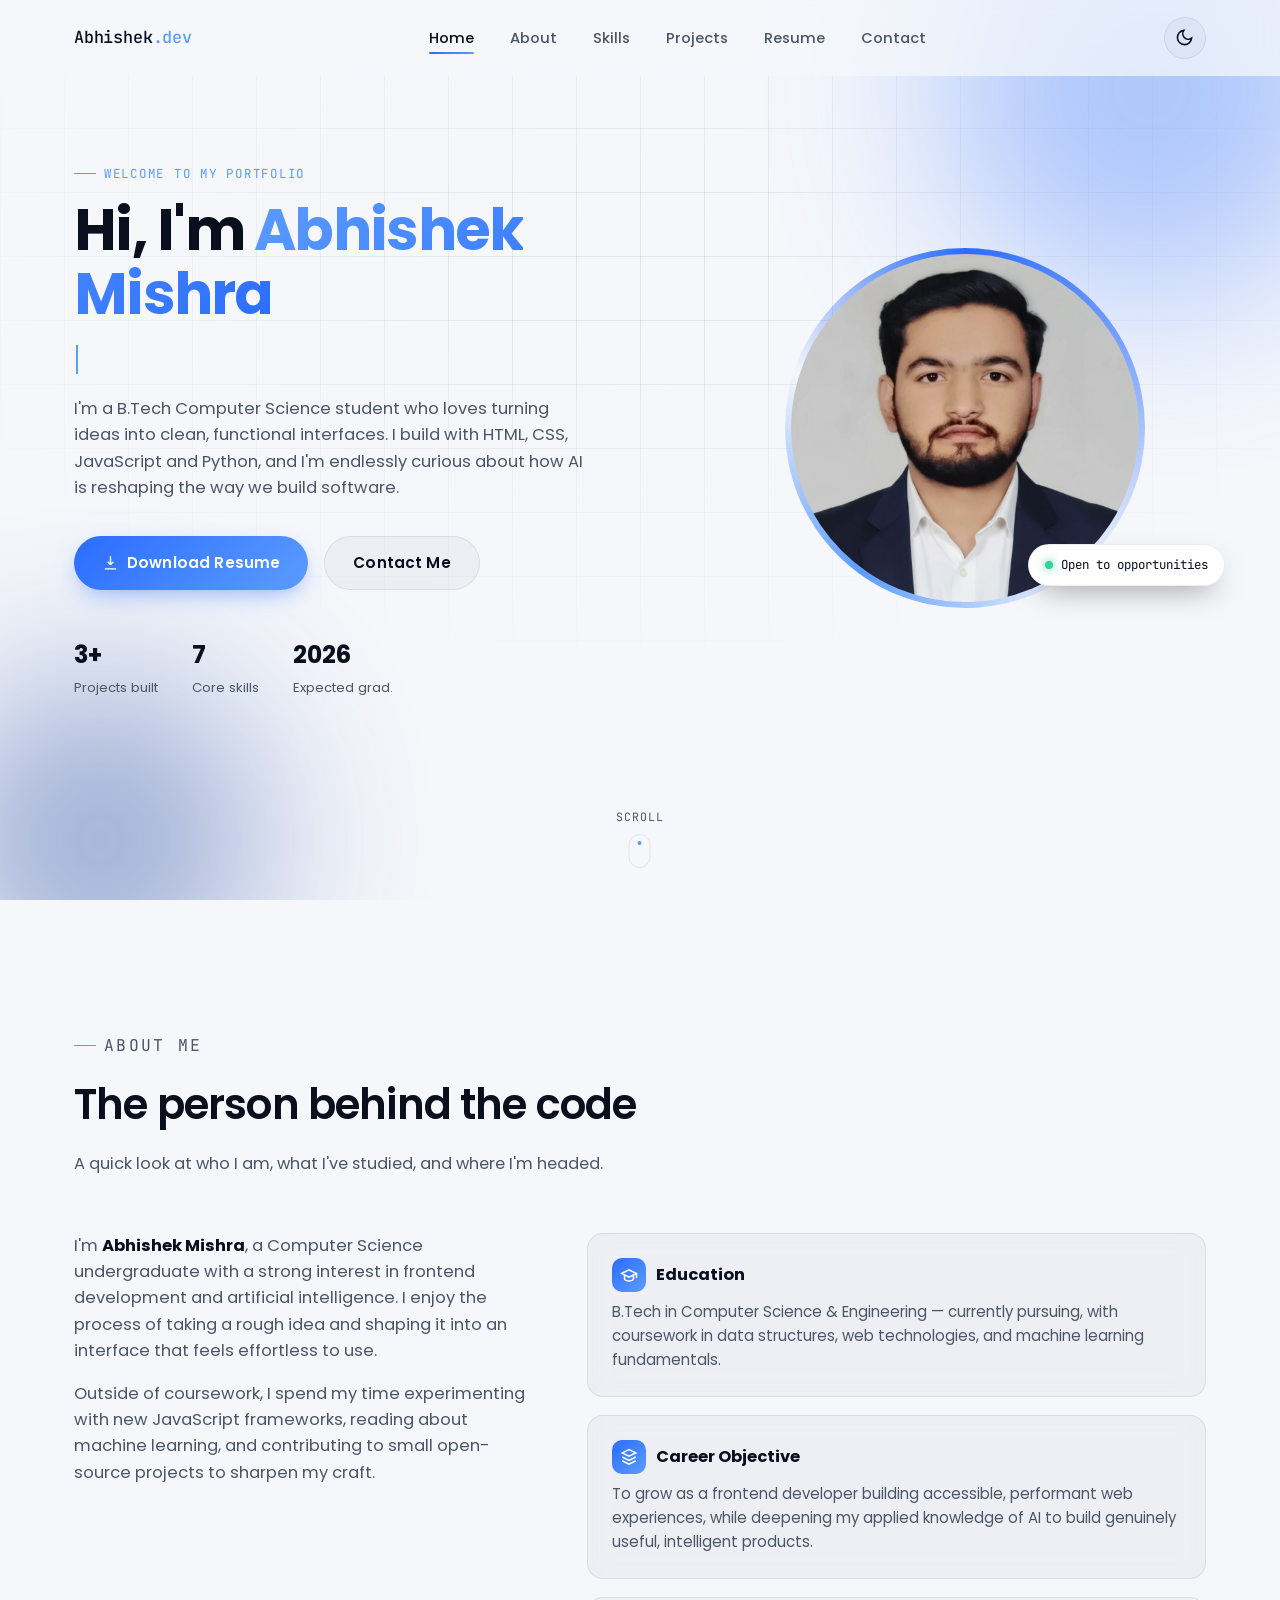
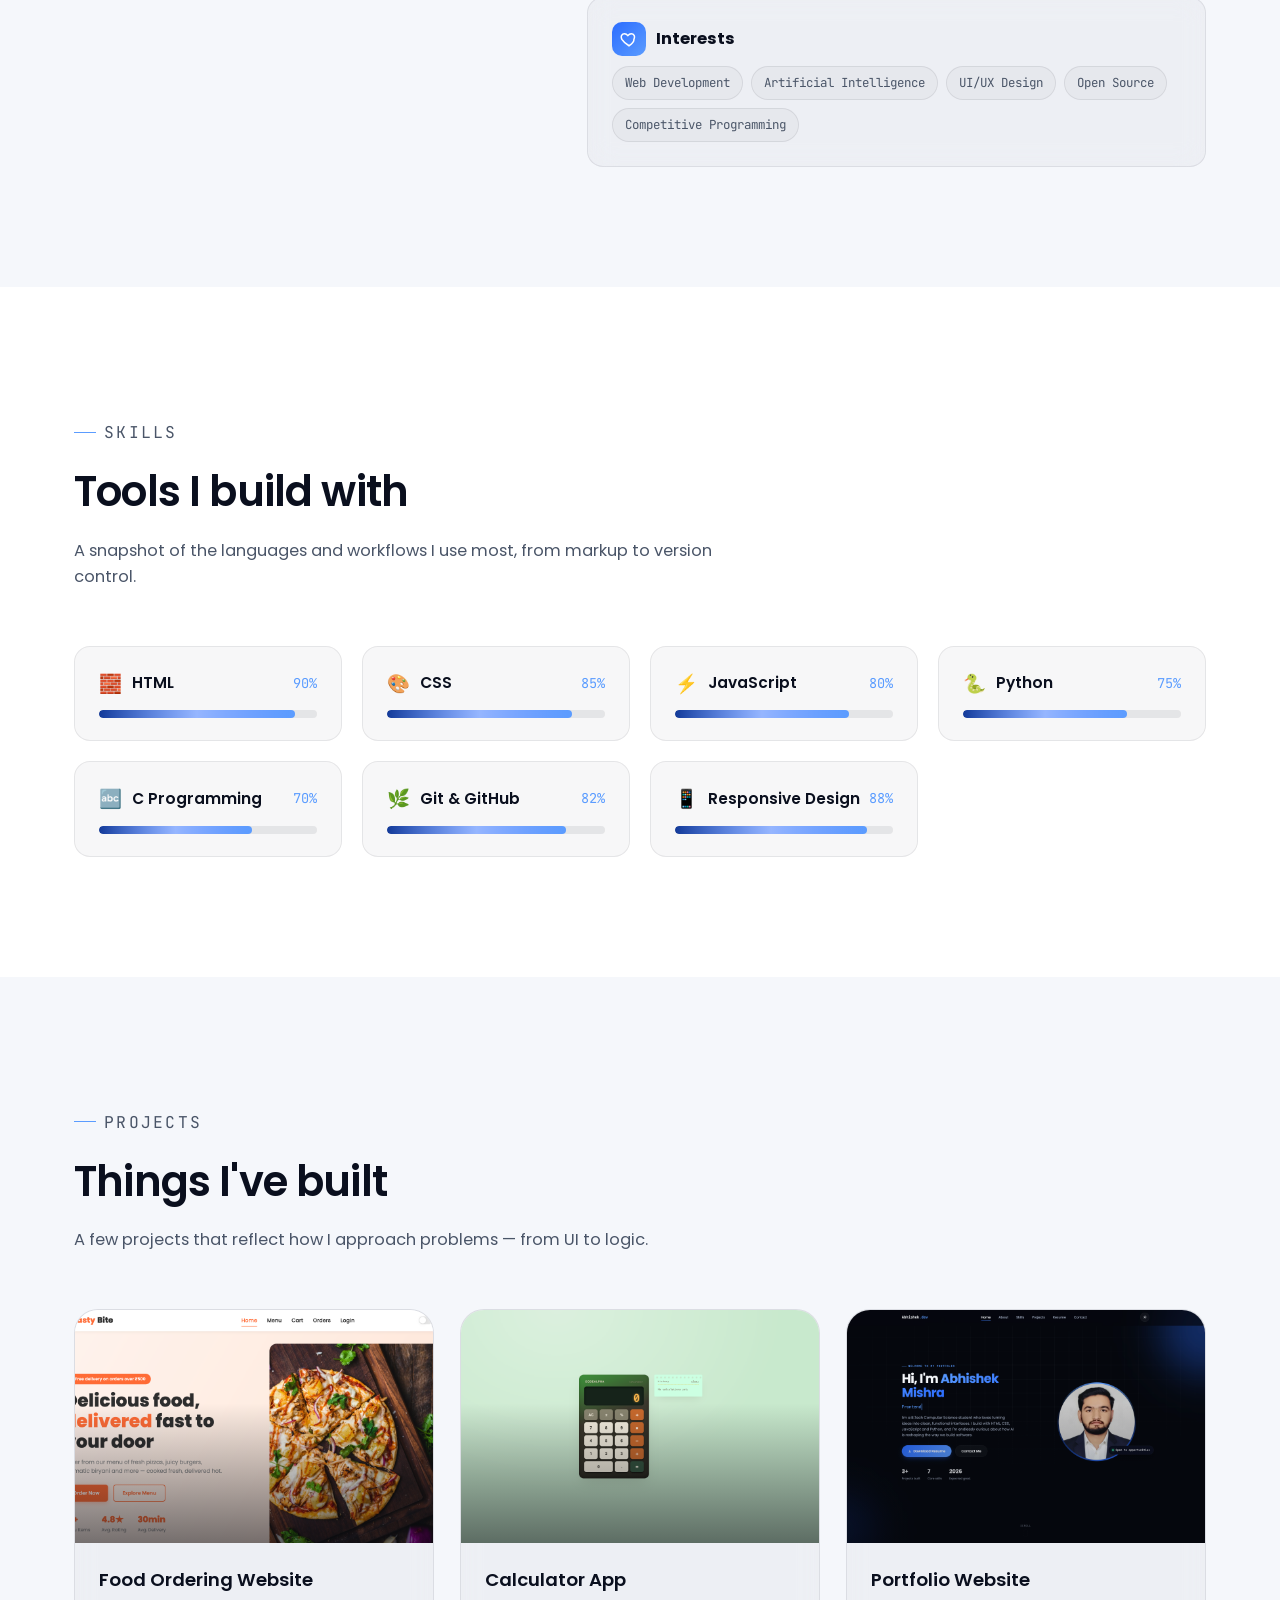
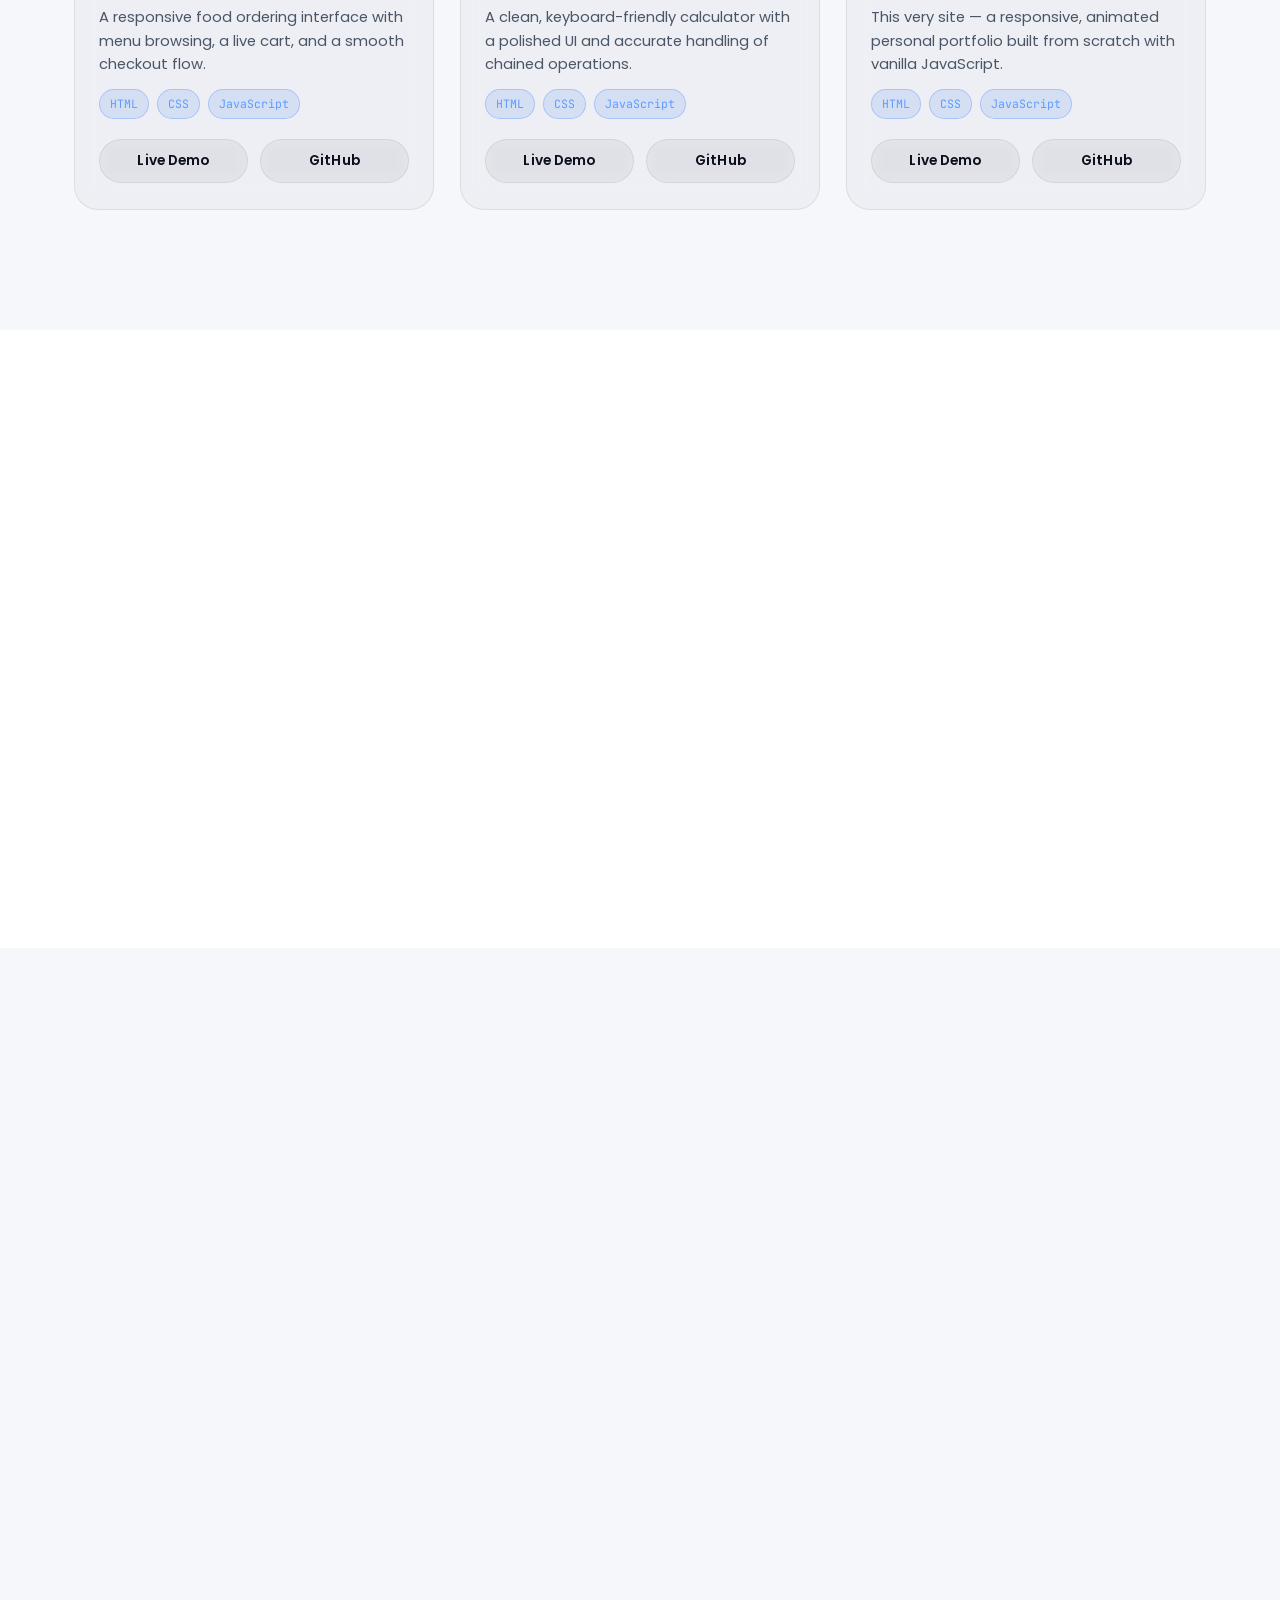
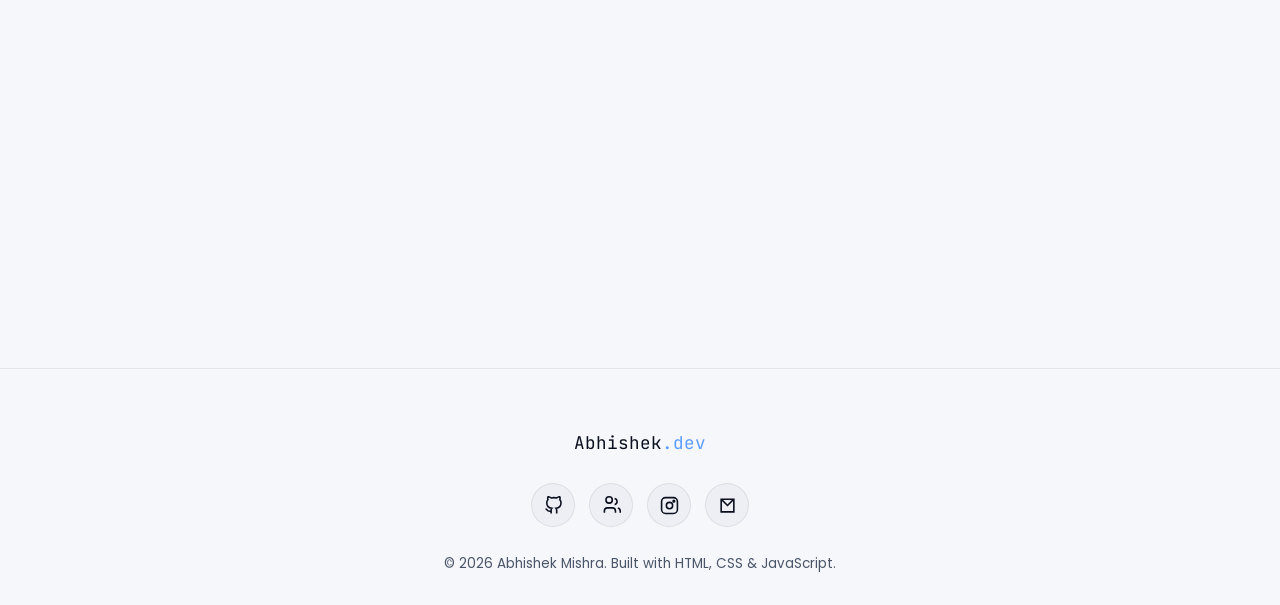
==== commit 298c97bb: "Update index.html" ====
--- a/index.html
+++ b/index.html
@@ -243,8 +243,8 @@
               <span>HTML</span><span>CSS</span><span>JavaScript</span>
             </div>
             <div class="project-actions">
-              <a href="" class="btn btn-outline btn-sm" target="_blank" rel="noopener" aria-label="View live demo of Portfolio Website">Live Demo</a>
-              <a href="" class="btn btn-outline btn-sm" target="_blank" rel="noopener" aria-label="View GitHub repository for Portfolio Website">GitHub</a>
+              <a href="#" class="btn btn-outline btn-sm" target="_blank" rel="noopener" aria-label="View live demo of Portfolio Website">Live Demo</a>
+              <a href="https://github.com/abhishekmishra823608-star/Portfolio-Project" class="btn btn-outline btn-sm" target="_blank" rel="noopener" aria-label="View GitHub repository for Portfolio Website">GitHub</a>
             </div>
           </div>
         </article>
@@ -380,4 +380,4 @@
 
 <script src="script.js"></script>
 </body>
-</html>+</html>
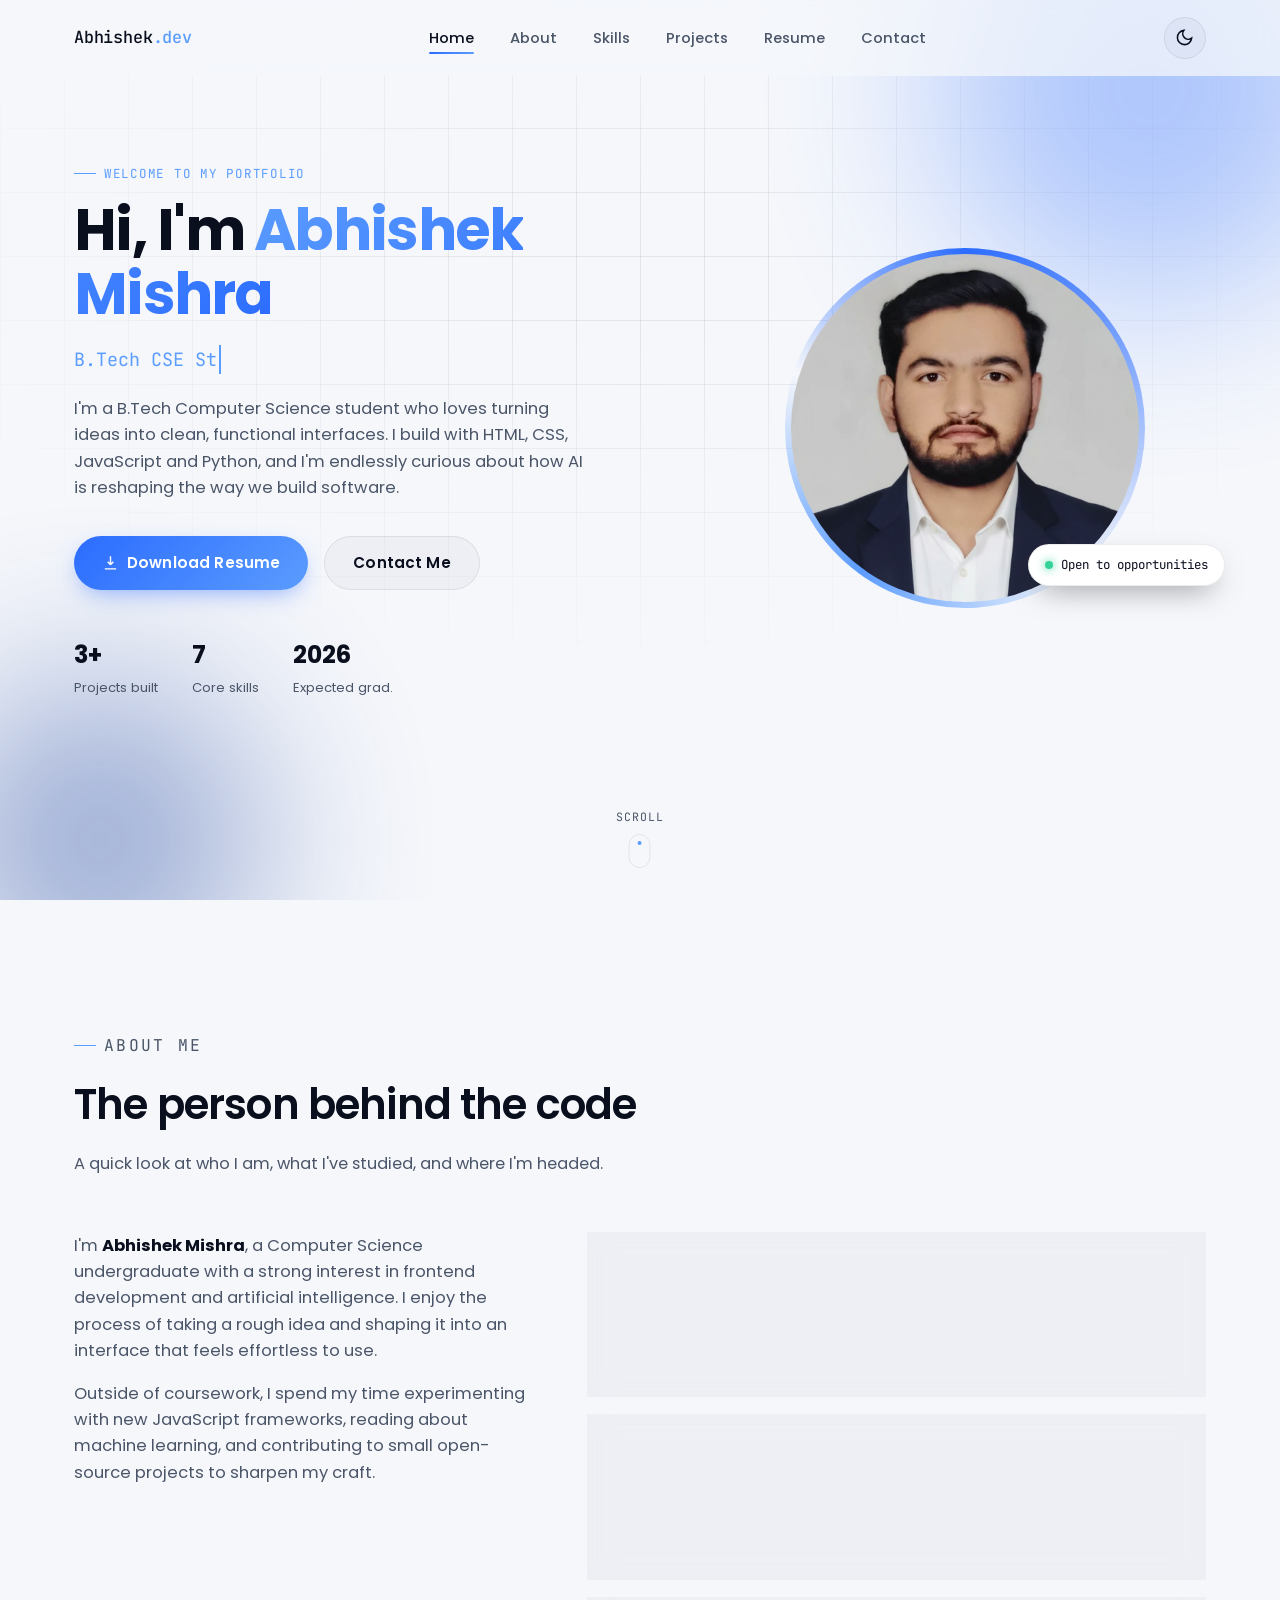
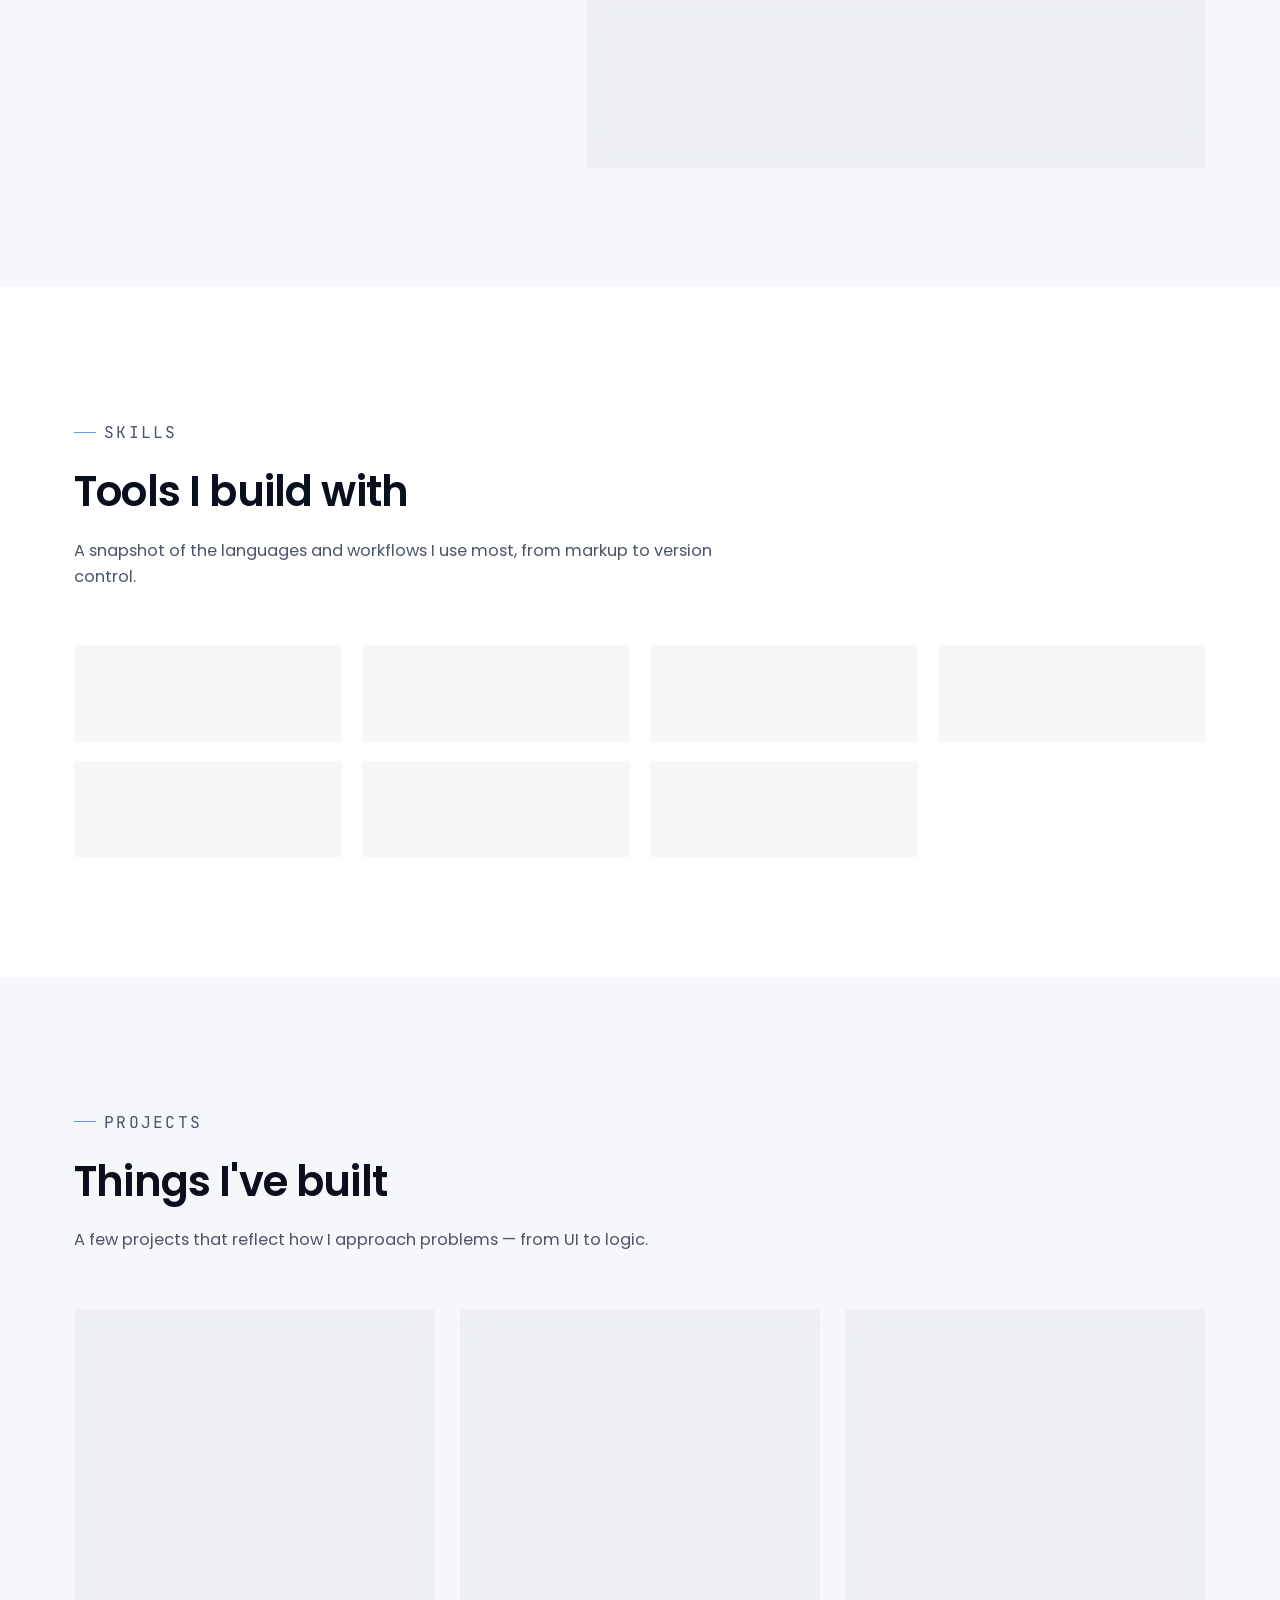
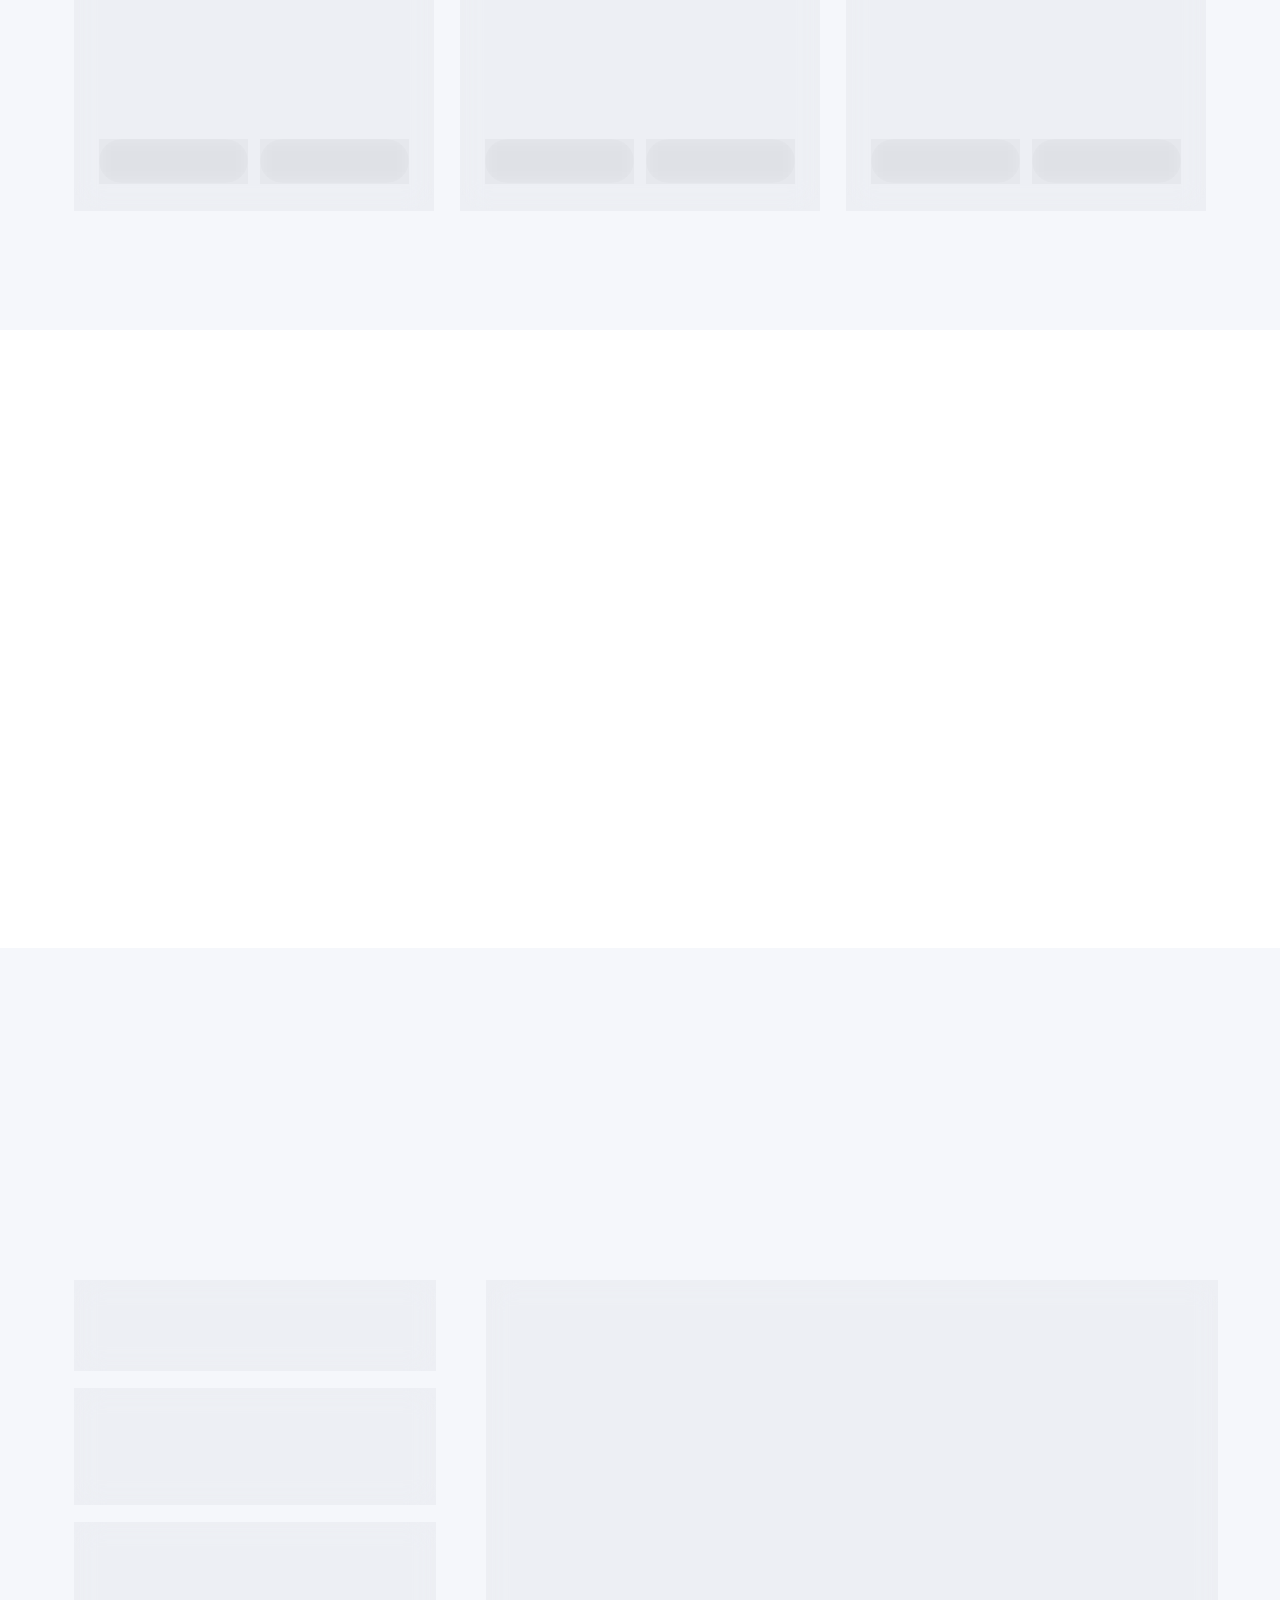
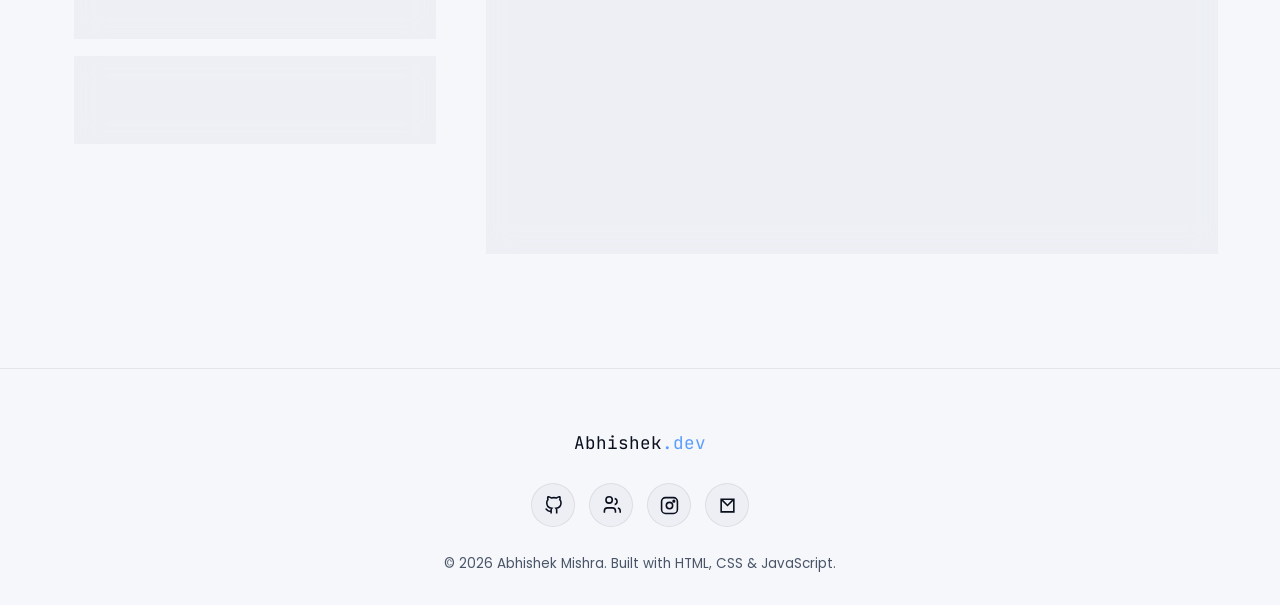
==== commit c392e64c: "Update index.html" ====
--- a/index.html
+++ b/index.html
@@ -210,7 +210,7 @@
             </div>
             <div class="project-actions">
               <a href="https://abhishekmishra823608-star.github.io/Food-Order-Website/" class="btn btn-outline btn-sm" target="_blank" rel="noopener" aria-label="View live demo of Food Ordering Website">Live Demo</a>
-              <a href="https://github.com/abhishekmishra823608-star/Food-Order-Website" class="btn btn-outline btn-sm" target="_blank" rel="noopener" aria-label="View GitHub repository for Food Ordering Website">GitHub</a>
+              <a href="https://abhishekmishra823608-star.github.io/Food-Ordering-Website-Tasty-Bite-/" class="btn btn-outline btn-sm" target="_blank" rel="noopener" aria-label="View GitHub repository for Food Ordering Website">GitHub</a>
             </div>
           </div>
         </article>
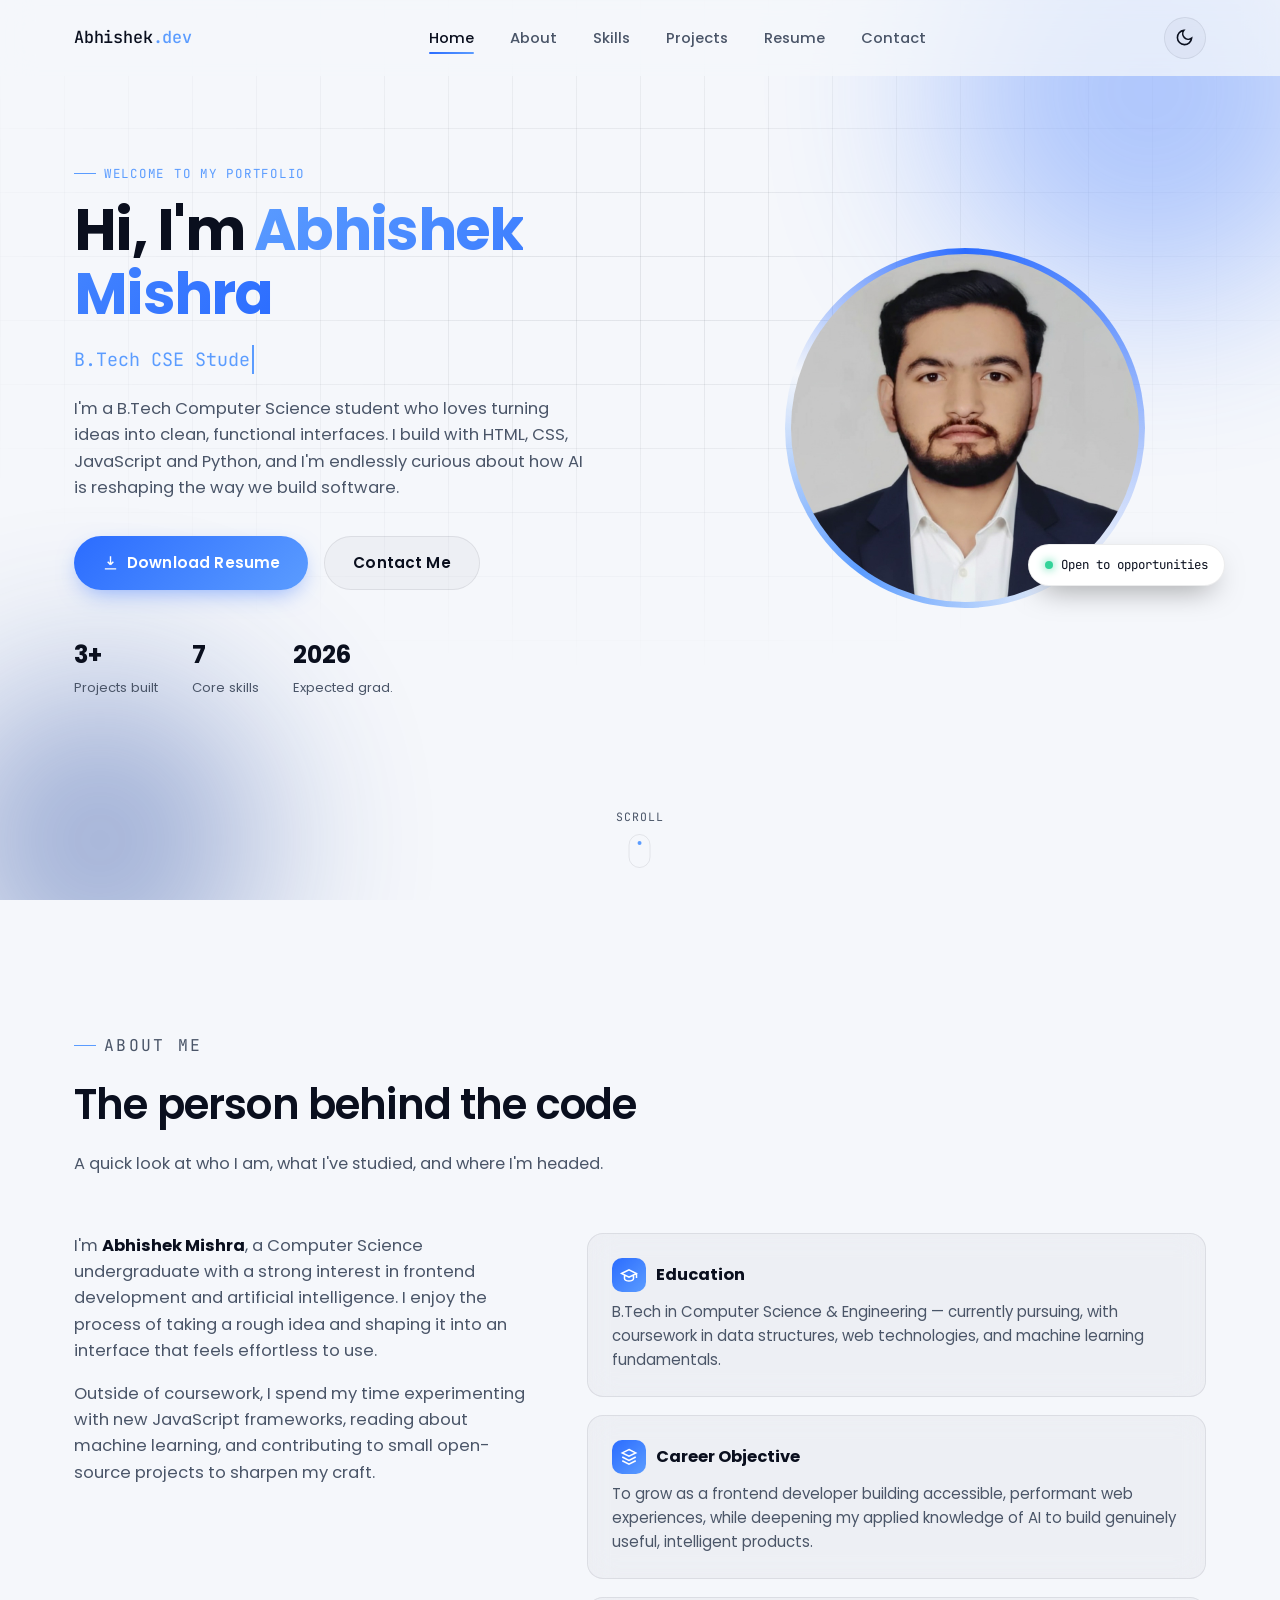
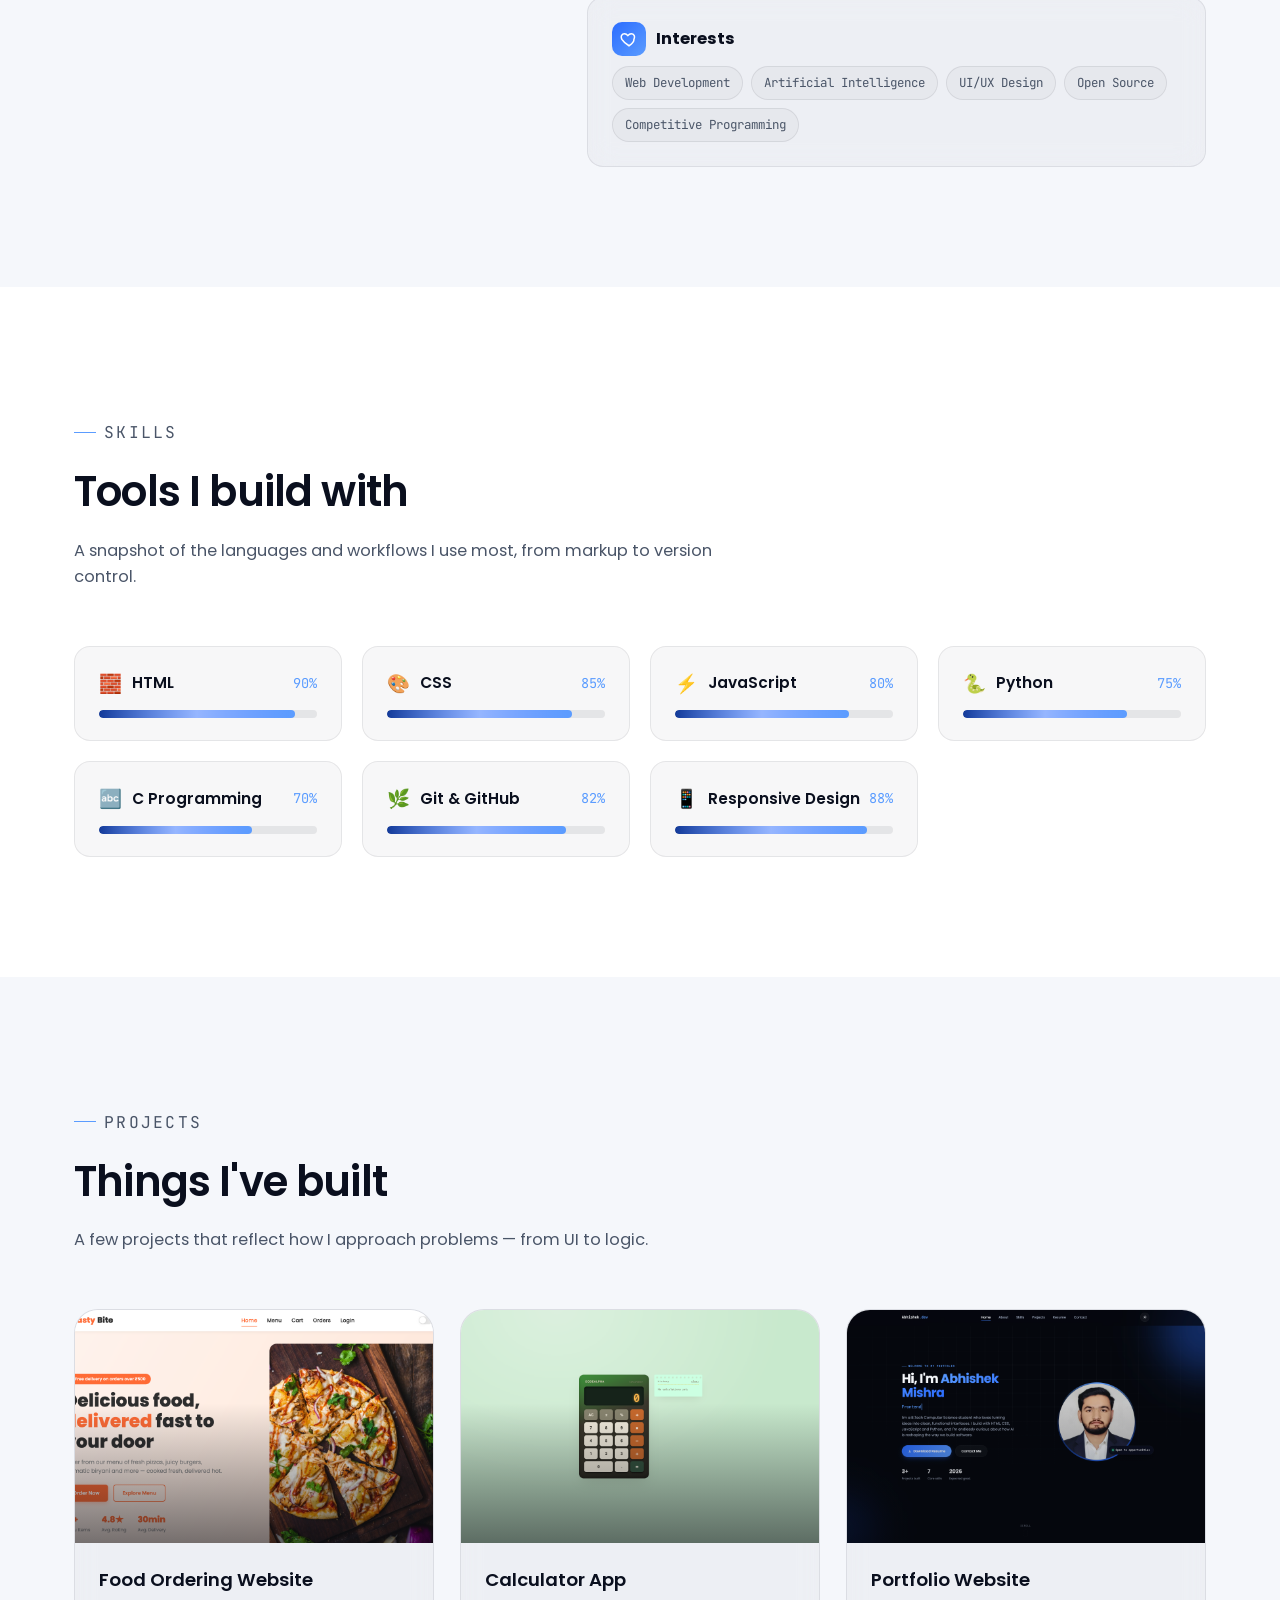
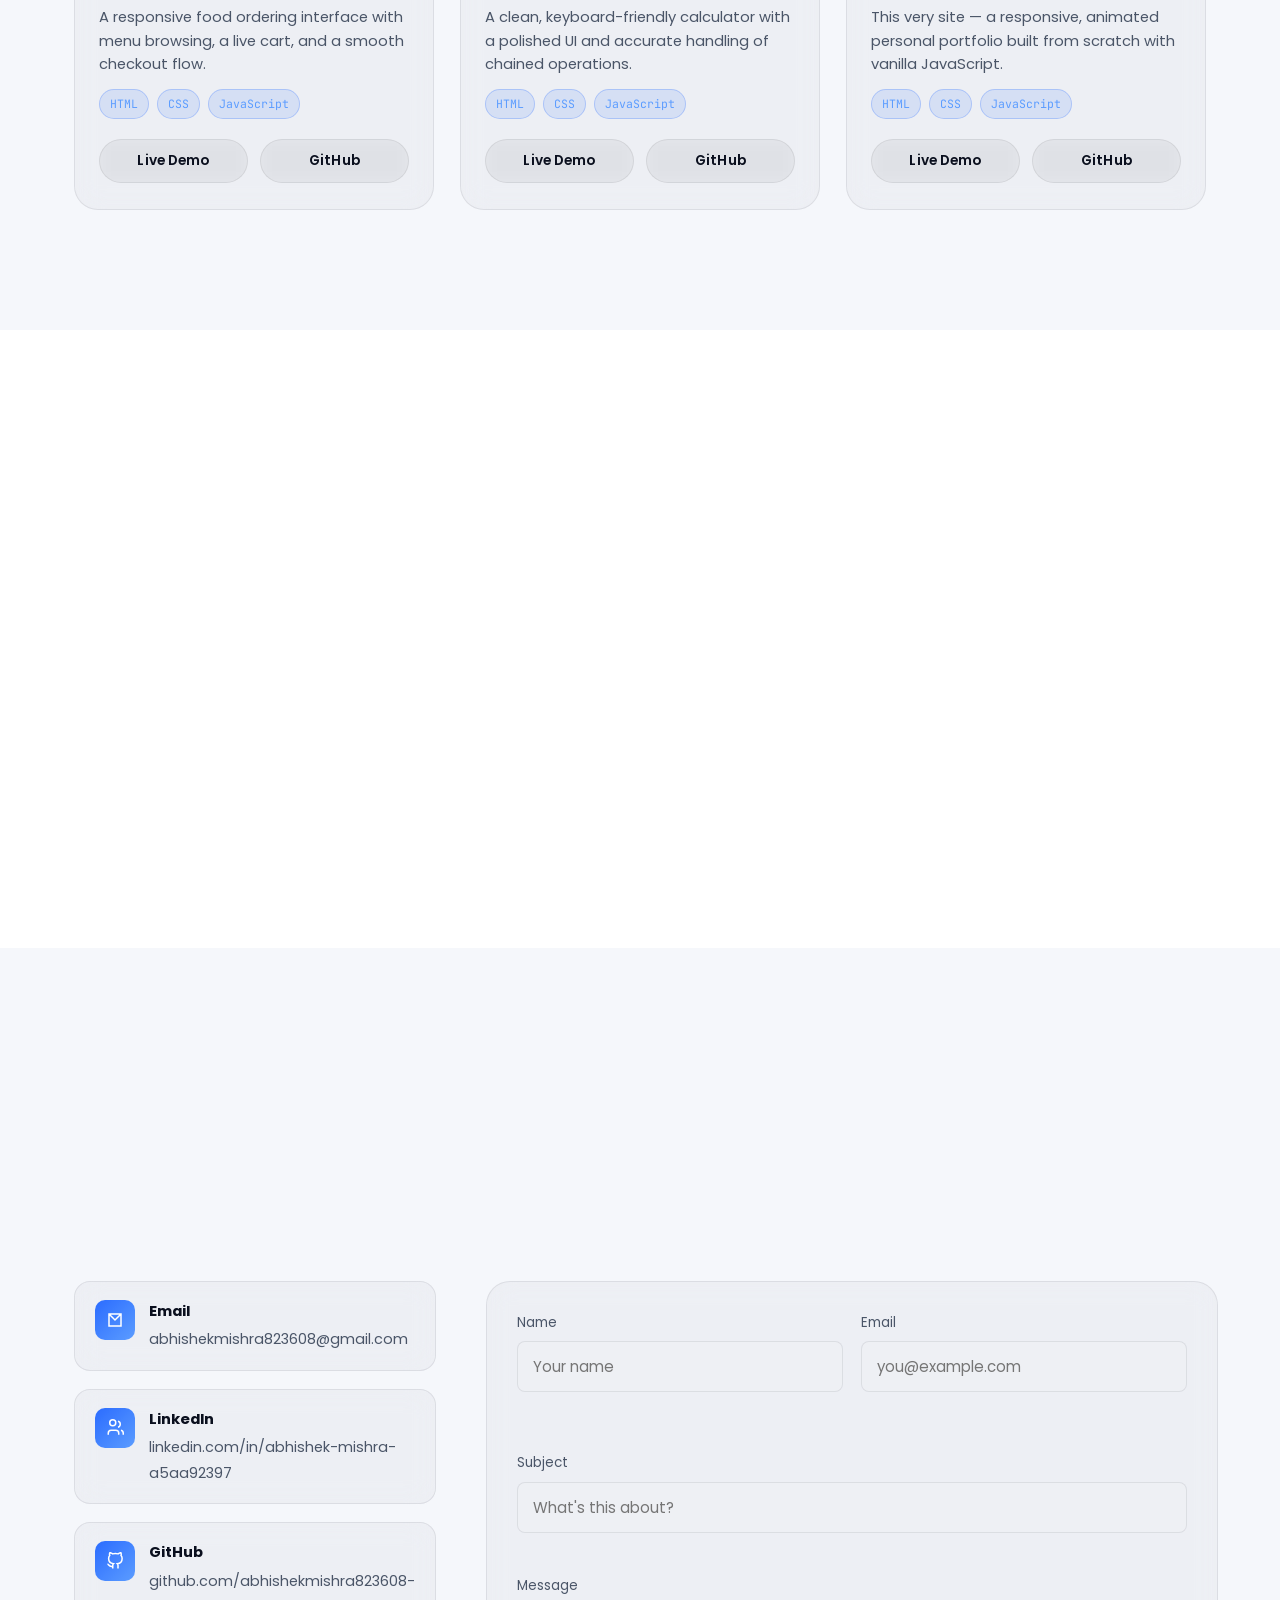
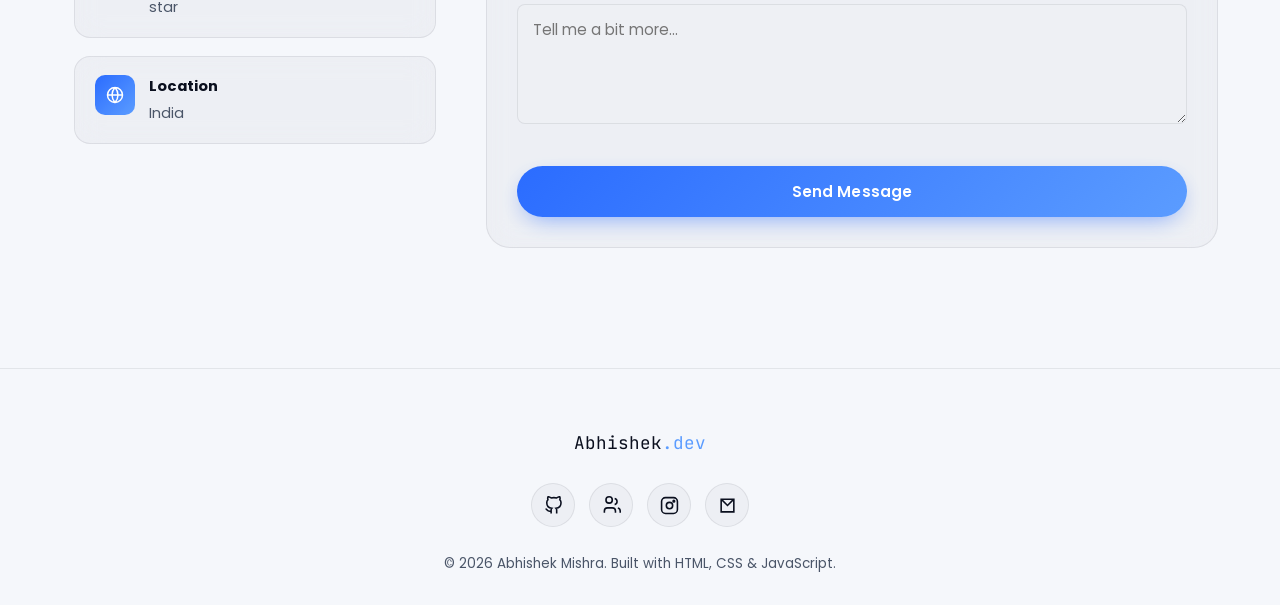
==== commit 7feb669e: "Update index.html" ====
--- a/index.html
+++ b/index.html
@@ -209,7 +209,7 @@
               <span>HTML</span><span>CSS</span><span>JavaScript</span>
             </div>
             <div class="project-actions">
-              <a href="https://abhishekmishra823608-star.github.io/Food-Order-Website/" class="btn btn-outline btn-sm" target="_blank" rel="noopener" aria-label="View live demo of Food Ordering Website">Live Demo</a>
+              <a href="https://abhishekmishra823608-star.github.io/Food-Order-Website-Tasty-Bite-/" class="btn btn-outline btn-sm" target="_blank" rel="noopener" aria-label="View live demo of Food Ordering Website">Live Demo</a>
               <a href="https://abhishekmishra823608-star.github.io/Food-Ordering-Website-Tasty-Bite-/" class="btn btn-outline btn-sm" target="_blank" rel="noopener" aria-label="View GitHub repository for Food Ordering Website">GitHub</a>
             </div>
           </div>
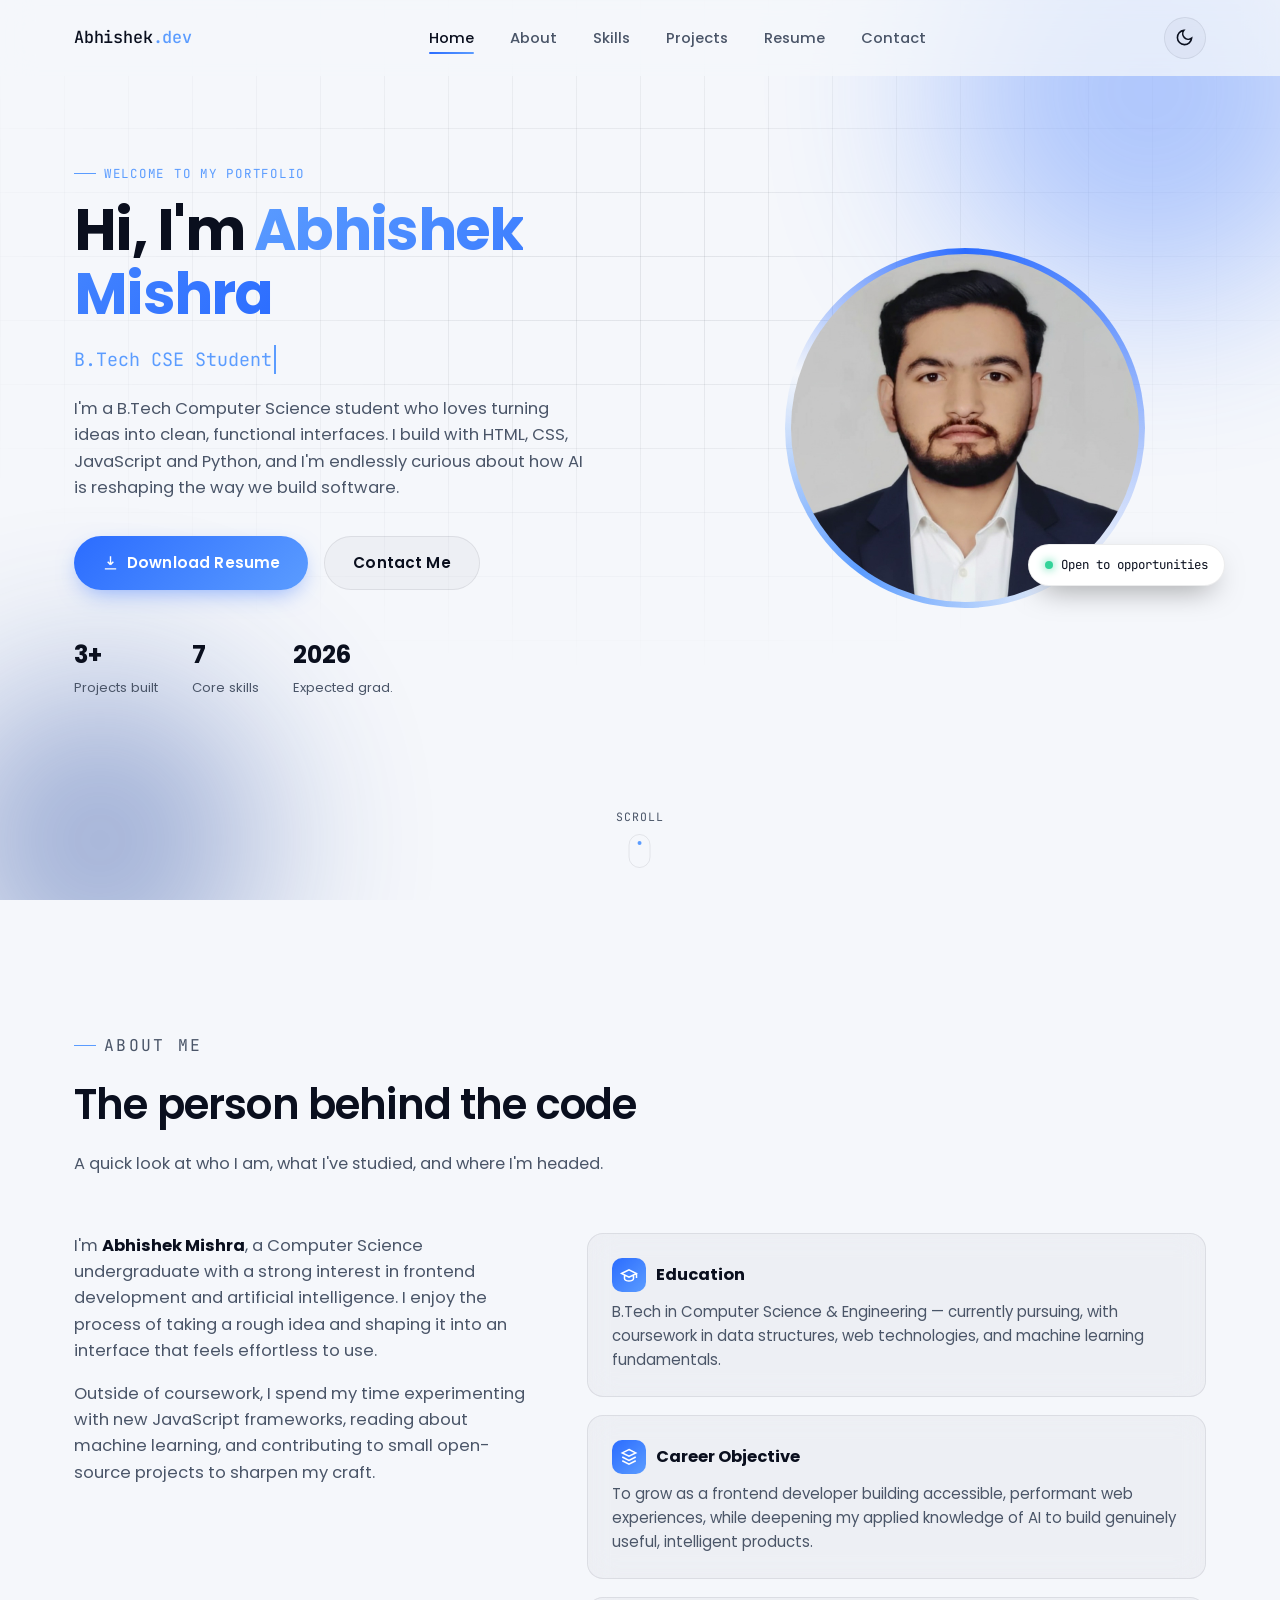
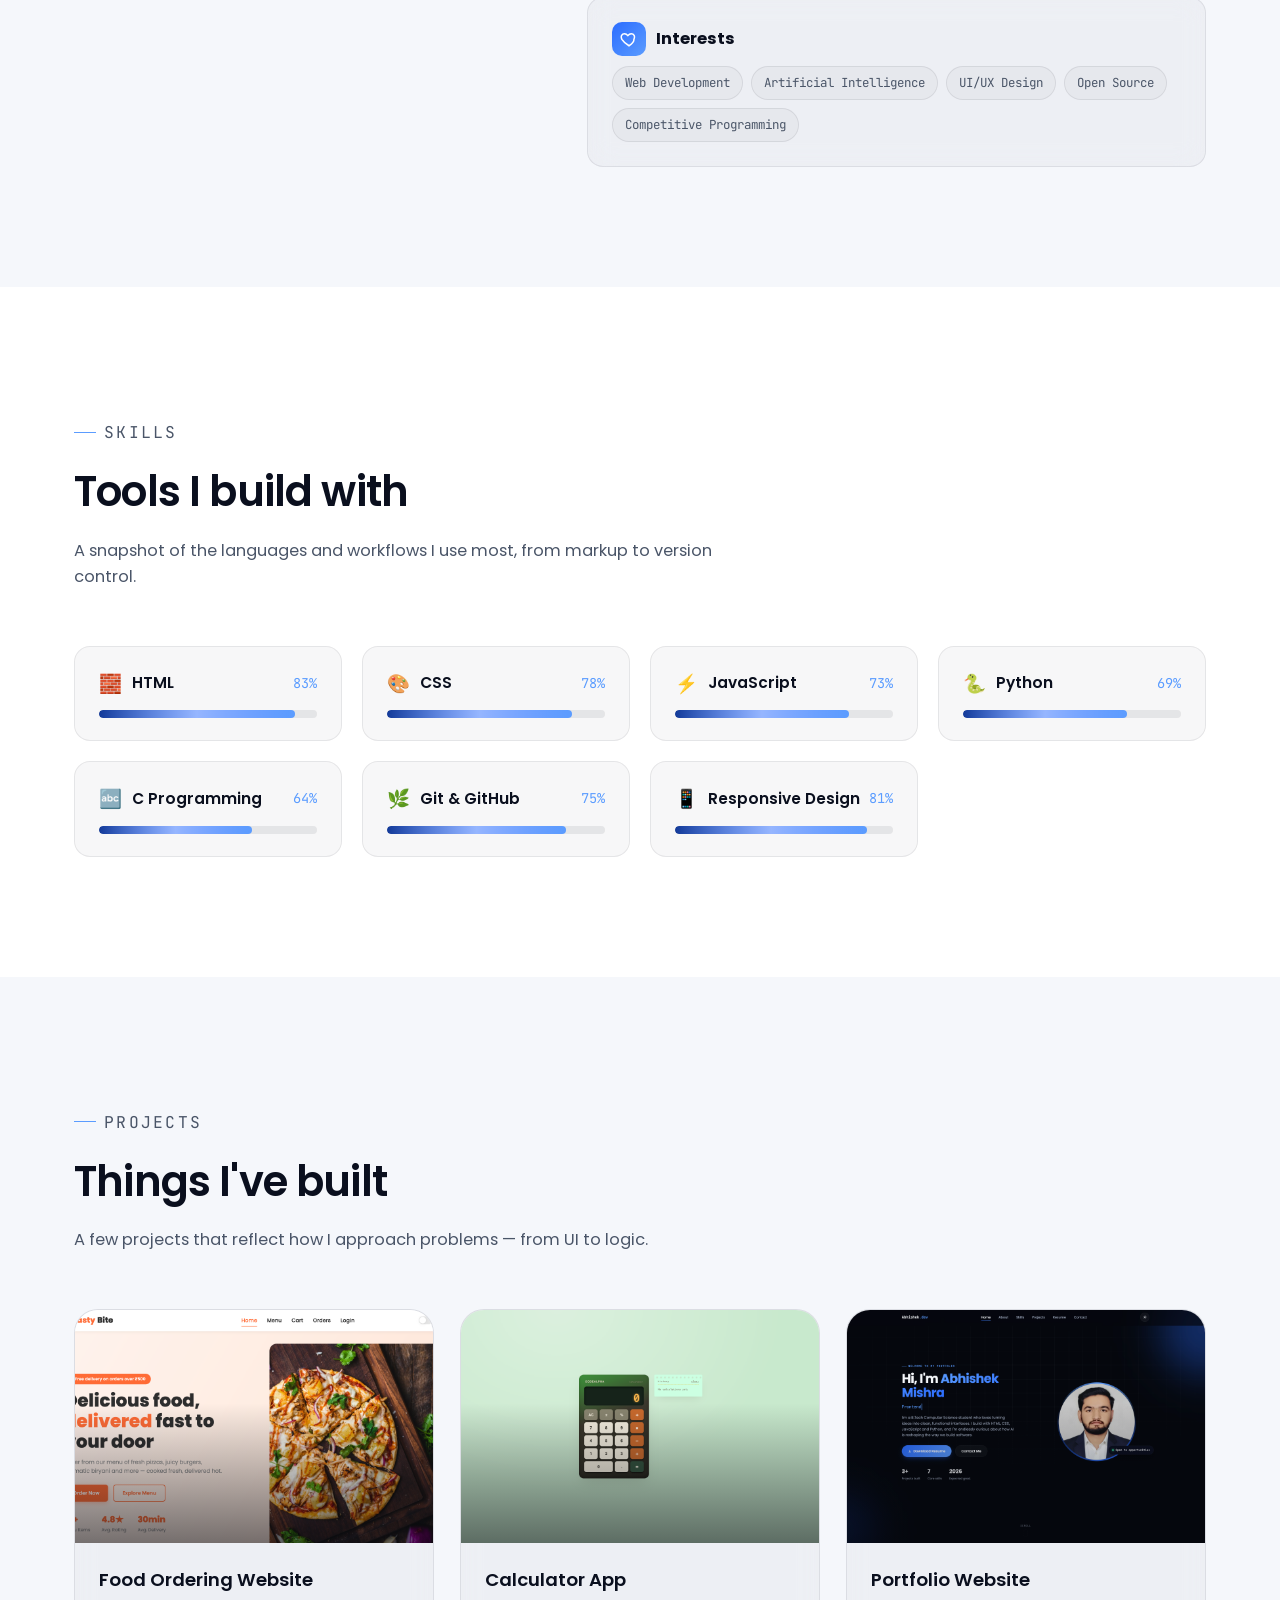
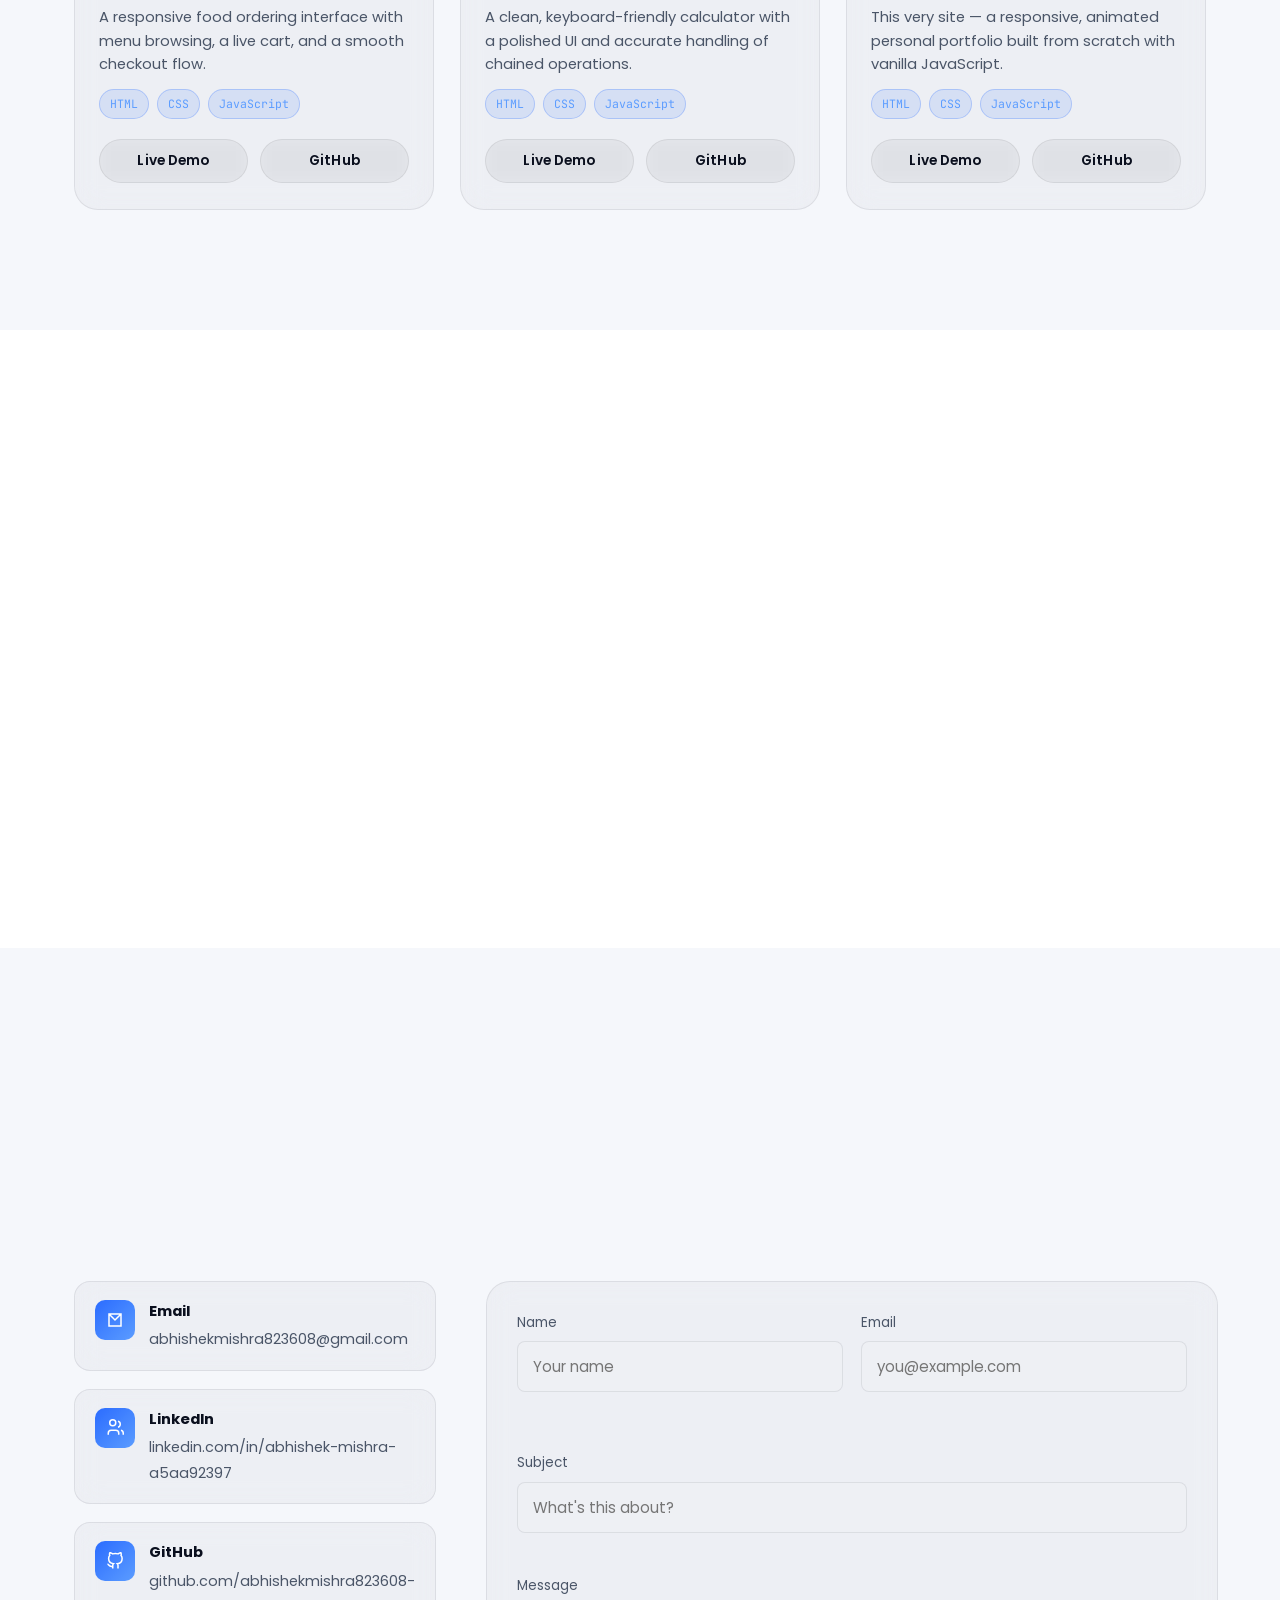
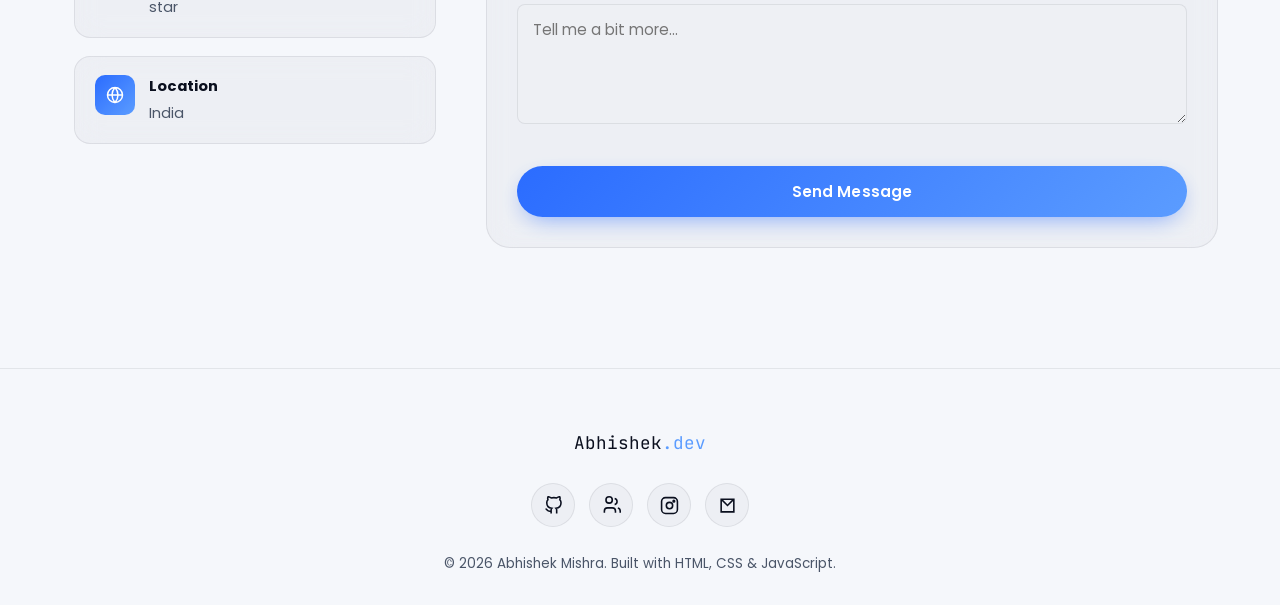
==== commit de4bed94: "Update index.html" ====
--- a/index.html
+++ b/index.html
@@ -209,8 +209,8 @@
               <span>HTML</span><span>CSS</span><span>JavaScript</span>
             </div>
             <div class="project-actions">
-              <a href="https://abhishekmishra823608-star.github.io/Food-Order-Website-Tasty-Bite-/" class="btn btn-outline btn-sm" target="_blank" rel="noopener" aria-label="View live demo of Food Ordering Website">Live Demo</a>
-              <a href="https://abhishekmishra823608-star.github.io/Food-Ordering-Website-Tasty-Bite-/" class="btn btn-outline btn-sm" target="_blank" rel="noopener" aria-label="View GitHub repository for Food Ordering Website">GitHub</a>
+              <a href="https://abhishekmishra823608-star.github.io/Food-Ordering-Website-Tasty-Bite-/" class="btn btn-outline btn-sm" target="_blank" rel="noopener" aria-label="View live demo of Food Ordering Website">Live Demo</a>
+              <a href="https://github.com/abhishekmishra823608-star/Food-Ordering-Website-Tasty-Bite-" class="btn btn-outline btn-sm" target="_blank" rel="noopener" aria-label="View GitHub repository for Food Ordering Website">GitHub</a>
             </div>
           </div>
         </article>
